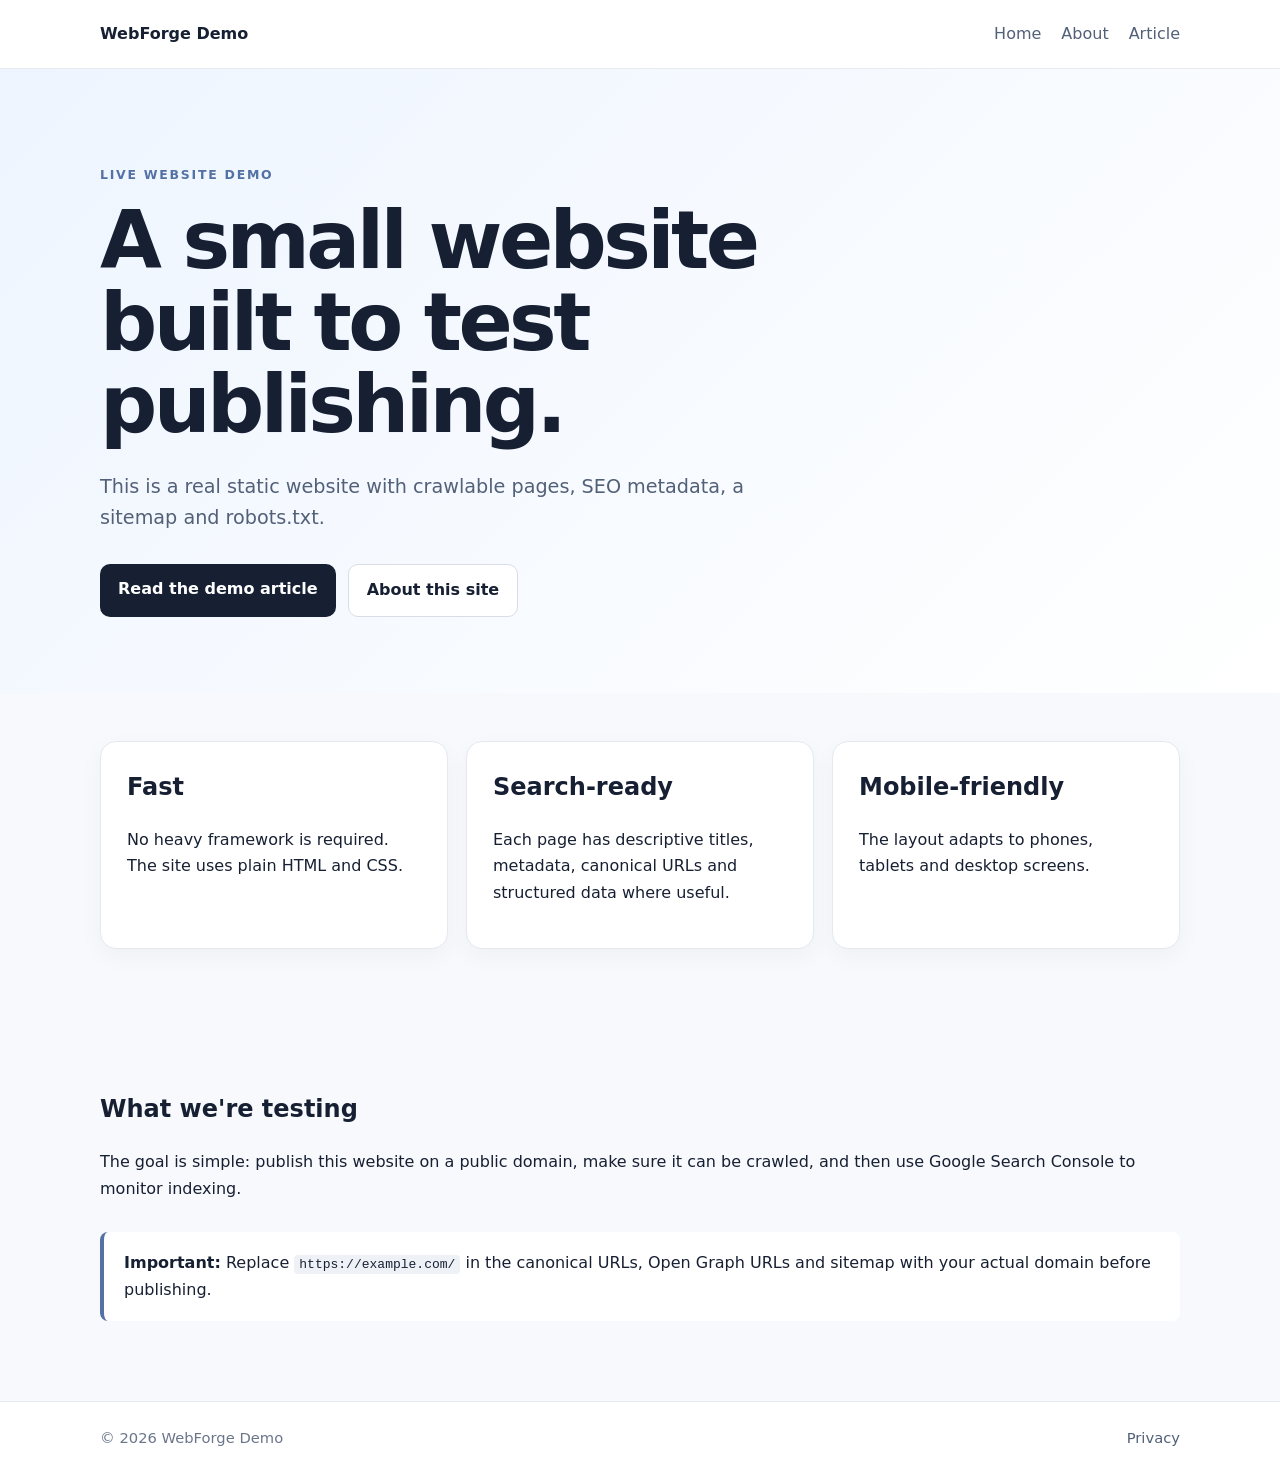
==== index.html @ 9b97c481 "Add files via upload" ====
<!doctype html>
<html lang="en">
<head>
  <meta charset="utf-8">
  <meta name="viewport" content="width=device-width, initial-scale=1">
  <title>WebForge Demo — A Simple Google-Ready Website</title>
  <meta name="description" content="WebForge Demo is a small, fast, mobile-friendly demo website built to test publishing and Google Search indexing.">
  <link rel="canonical" href="https://example.com/">
  <meta property="og:title" content="WebForge Demo">
  <meta property="og:description" content="A simple demo website built for testing web publishing and search indexing.">
  <meta property="og:type" content="website">
  <meta property="og:url" content="https://example.com/">
  <link rel="stylesheet" href="/style.css">
  <script type="application/ld+json">
  {
    "@context":"https://schema.org",
    "@type":"WebSite",
    "name":"WebForge Demo",
    "url":"https://example.com/"
  }
  </script>
</head>
<body>
<header class="site-header">
  <div class="container nav">
    <a class="brand" href="/">WebForge Demo</a>
    <nav aria-label="Main navigation">
      <a href="/">Home</a>
      <a href="/about.html">About</a>
      <a href="/article.html">Article</a>
    </nav>
  </div>
</header>

<main>
  <section class="hero">
    <div class="container">
      <p class="eyebrow">LIVE WEBSITE DEMO</p>
      <h1>A small website built to test publishing.</h1>
      <p class="lead">This is a real static website with crawlable pages, SEO metadata, a sitemap and robots.txt.</p>
      <div class="actions">
        <a class="button" href="/article.html">Read the demo article</a>
        <a class="button secondary" href="/about.html">About this site</a>
      </div>
    </div>
  </section>

  <section class="container cards" aria-label="Site features">
    <article class="card">
      <h2>Fast</h2>
      <p>No heavy framework is required. The site uses plain HTML and CSS.</p>
    </article>
    <article class="card">
      <h2>Search-ready</h2>
      <p>Each page has descriptive titles, metadata, canonical URLs and structured data where useful.</p>
    </article>
    <article class="card">
      <h2>Mobile-friendly</h2>
      <p>The layout adapts to phones, tablets and desktop screens.</p>
    </article>
  </section>

  <section class="container content">
    <h2>What we're testing</h2>
    <p>The goal is simple: publish this website on a public domain, make sure it can be crawled, and then use Google Search Console to monitor indexing.</p>
    <div class="notice">
      <strong>Important:</strong> Replace <code>https://example.com/</code> in the canonical URLs, Open Graph URLs and sitemap with your actual domain before publishing.
    </div>
  </section>
</main>

<footer>
  <div class="container footer-inner">
    <span>© 2026 WebForge Demo</span>
    <span><a href="/privacy.html">Privacy</a></span>
  </div>
</footer>
</body>
</html>
---- style.css ----
*{box-sizing:border-box}html{scroll-behavior:smooth}body{margin:0;font-family:Inter,ui-sans-serif,system-ui,-apple-system,BlinkMacSystemFont,"Segoe UI",sans-serif;color:#172033;background:#f7f9fc;line-height:1.65}.container{width:min(1080px,92%);margin:auto}.site-header{background:#fff;border-bottom:1px solid #e7eaf0;position:sticky;top:0;z-index:10}.nav{min-height:68px;display:flex;align-items:center;justify-content:space-between;gap:24px}.brand{font-weight:800;color:#172033;text-decoration:none}.nav nav{display:flex;gap:20px}.nav nav a,footer a{color:#526078;text-decoration:none}.nav nav a:hover,footer a:hover{text-decoration:underline}.hero{padding:96px 0 76px;background:linear-gradient(135deg,#eef5ff,#fff)}.eyebrow{font-size:.78rem;font-weight:800;letter-spacing:.14em;color:#5271a5;margin:0 0 14px}.hero h1{max-width:800px;font-size:clamp(2.4rem,7vw,5rem);line-height:1.03;letter-spacing:-.045em;margin:0 0 24px}.lead{font-size:1.2rem;color:#526078;max-width:720px}.actions{display:flex;flex-wrap:wrap;gap:12px;margin-top:30px}.button{display:inline-block;background:#172033;color:#fff;padding:12px 18px;border-radius:10px;text-decoration:none;font-weight:700}.button.secondary{background:#fff;color:#172033;border:1px solid #d8dde7}.cards{display:grid;grid-template-columns:repeat(3,1fr);gap:18px;padding:48px 0}.card{background:#fff;border:1px solid #e4e8ef;border-radius:16px;padding:26px;box-shadow:0 8px 24px rgba(25,38,61,.04)}.card h2{margin-top:0}.content{padding:40px 0 80px}.page,.article{max-width:800px}.content h1{font-size:clamp(2.2rem,6vw,4rem);line-height:1.1;letter-spacing:-.03em}.content h2{margin-top:2.2em}.notice{margin-top:30px;padding:18px 20px;border-left:4px solid #5271a5;background:#fff;border-radius:8px}.notice code{background:#eef1f6;padding:2px 5px;border-radius:4px}footer{background:#fff;border-top:1px solid #e7eaf0}.footer-inner{min-height:72px;display:flex;justify-content:space-between;align-items:center;color:#6b768a;font-size:.92rem}@media(max-width:700px){.nav{align-items:flex-start;padding:16px 0;flex-direction:column}.nav nav{gap:14px}.hero{padding:65px 0 50px}.cards{grid-template-columns:1fr;padding:32px 0}.footer-inner{padding:16px 0;align-items:flex-start;flex-direction:column;gap:8px}}
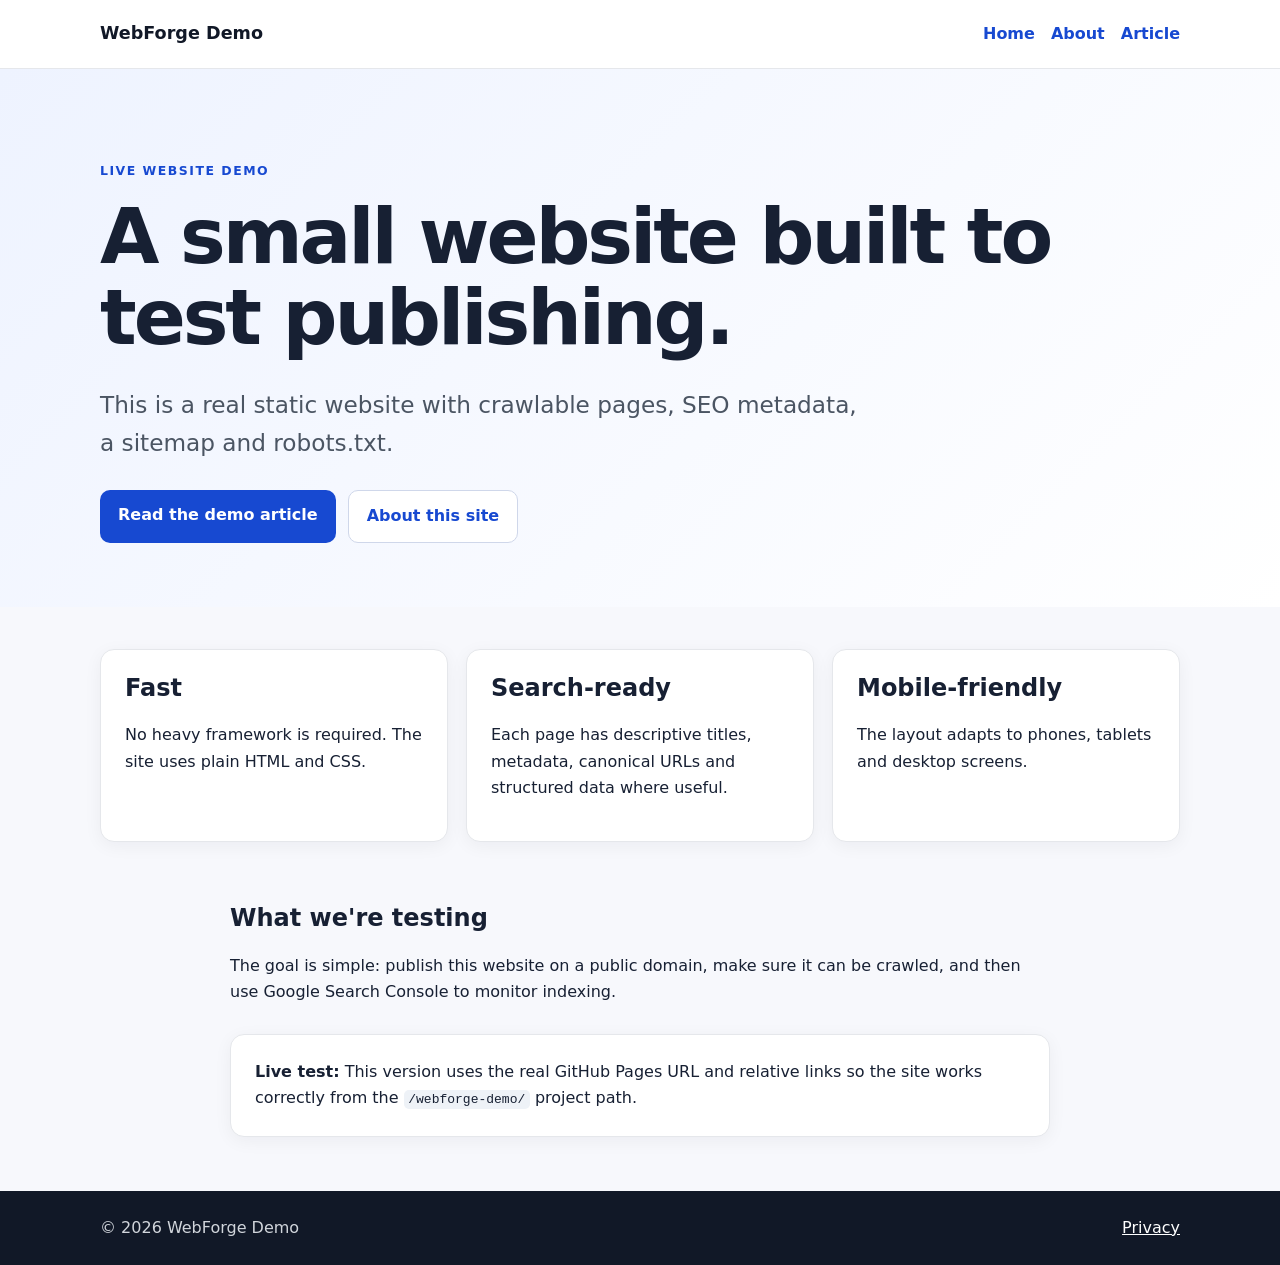
==== commit 953dd855: "Add files via upload" ====
--- a/index.html
+++ b/index.html
@@ -5,29 +5,29 @@
   <meta name="viewport" content="width=device-width, initial-scale=1">
   <title>WebForge Demo — A Simple Google-Ready Website</title>
   <meta name="description" content="WebForge Demo is a small, fast, mobile-friendly demo website built to test publishing and Google Search indexing.">
-  <link rel="canonical" href="https://example.com/">
+  <link rel="canonical" href="https://nethmikap99-cmd.github.io/webforge-demo/">
   <meta property="og:title" content="WebForge Demo">
   <meta property="og:description" content="A simple demo website built for testing web publishing and search indexing.">
   <meta property="og:type" content="website">
-  <meta property="og:url" content="https://example.com/">
-  <link rel="stylesheet" href="/style.css">
+  <meta property="og:url" content="https://nethmikap99-cmd.github.io/webforge-demo/">
+  <link rel="stylesheet" href="style.css">
   <script type="application/ld+json">
   {
     "@context":"https://schema.org",
     "@type":"WebSite",
     "name":"WebForge Demo",
-    "url":"https://example.com/"
+    "url":"https://nethmikap99-cmd.github.io/webforge-demo/"
   }
   </script>
 </head>
 <body>
 <header class="site-header">
   <div class="container nav">
-    <a class="brand" href="/">WebForge Demo</a>
+    <a class="brand" href="index.html">WebForge Demo</a>
     <nav aria-label="Main navigation">
-      <a href="/">Home</a>
-      <a href="/about.html">About</a>
-      <a href="/article.html">Article</a>
+      <a href="index.html">Home</a>
+      <a href="about.html">About</a>
+      <a href="article.html">Article</a>
     </nav>
   </div>
 </header>
@@ -39,8 +39,8 @@
       <h1>A small website built to test publishing.</h1>
       <p class="lead">This is a real static website with crawlable pages, SEO metadata, a sitemap and robots.txt.</p>
       <div class="actions">
-        <a class="button" href="/article.html">Read the demo article</a>
-        <a class="button secondary" href="/about.html">About this site</a>
+        <a class="button" href="article.html">Read the demo article</a>
+        <a class="button secondary" href="about.html">About this site</a>
       </div>
     </div>
   </section>
@@ -64,7 +64,7 @@
     <h2>What we're testing</h2>
     <p>The goal is simple: publish this website on a public domain, make sure it can be crawled, and then use Google Search Console to monitor indexing.</p>
     <div class="notice">
-      <strong>Important:</strong> Replace <code>https://example.com/</code> in the canonical URLs, Open Graph URLs and sitemap with your actual domain before publishing.
+      <strong>Live test:</strong> This version uses the real GitHub Pages URL and relative links so the site works correctly from the <code>/webforge-demo/</code> project path.
     </div>
   </section>
 </main>
@@ -72,7 +72,7 @@
 <footer>
   <div class="container footer-inner">
     <span>© 2026 WebForge Demo</span>
-    <span><a href="/privacy.html">Privacy</a></span>
+    <a href="privacy.html">Privacy</a>
   </div>
 </footer>
 </body>
--- a/style.css
+++ b/style.css
@@ -1 +1,28 @@
-*{box-sizing:border-box}html{scroll-behavior:smooth}body{margin:0;font-family:Inter,ui-sans-serif,system-ui,-apple-system,BlinkMacSystemFont,"Segoe UI",sans-serif;color:#172033;background:#f7f9fc;line-height:1.65}.container{width:min(1080px,92%);margin:auto}.site-header{background:#fff;border-bottom:1px solid #e7eaf0;position:sticky;top:0;z-index:10}.nav{min-height:68px;display:flex;align-items:center;justify-content:space-between;gap:24px}.brand{font-weight:800;color:#172033;text-decoration:none}.nav nav{display:flex;gap:20px}.nav nav a,footer a{color:#526078;text-decoration:none}.nav nav a:hover,footer a:hover{text-decoration:underline}.hero{padding:96px 0 76px;background:linear-gradient(135deg,#eef5ff,#fff)}.eyebrow{font-size:.78rem;font-weight:800;letter-spacing:.14em;color:#5271a5;margin:0 0 14px}.hero h1{max-width:800px;font-size:clamp(2.4rem,7vw,5rem);line-height:1.03;letter-spacing:-.045em;margin:0 0 24px}.lead{font-size:1.2rem;color:#526078;max-width:720px}.actions{display:flex;flex-wrap:wrap;gap:12px;margin-top:30px}.button{display:inline-block;background:#172033;color:#fff;padding:12px 18px;border-radius:10px;text-decoration:none;font-weight:700}.button.secondary{background:#fff;color:#172033;border:1px solid #d8dde7}.cards{display:grid;grid-template-columns:repeat(3,1fr);gap:18px;padding:48px 0}.card{background:#fff;border:1px solid #e4e8ef;border-radius:16px;padding:26px;box-shadow:0 8px 24px rgba(25,38,61,.04)}.card h2{margin-top:0}.content{padding:40px 0 80px}.page,.article{max-width:800px}.content h1{font-size:clamp(2.2rem,6vw,4rem);line-height:1.1;letter-spacing:-.03em}.content h2{margin-top:2.2em}.notice{margin-top:30px;padding:18px 20px;border-left:4px solid #5271a5;background:#fff;border-radius:8px}.notice code{background:#eef1f6;padding:2px 5px;border-radius:4px}footer{background:#fff;border-top:1px solid #e7eaf0}.footer-inner{min-height:72px;display:flex;justify-content:space-between;align-items:center;color:#6b768a;font-size:.92rem}@media(max-width:700px){.nav{align-items:flex-start;padding:16px 0;flex-direction:column}.nav nav{gap:14px}.hero{padding:65px 0 50px}.cards{grid-template-columns:1fr;padding:32px 0}.footer-inner{padding:16px 0;align-items:flex-start;flex-direction:column;gap:8px}}+*{box-sizing:border-box}
+html{scroll-behavior:smooth}
+body{margin:0;font-family:system-ui,-apple-system,BlinkMacSystemFont,"Segoe UI",sans-serif;line-height:1.65;color:#172033;background:#f7f8fc}
+a{color:#1749d1}
+.site-header{background:#fff;border-bottom:1px solid #e5e7eb;position:sticky;top:0;z-index:10}
+.container{width:min(1080px,calc(100% - 32px));margin:0 auto}
+.nav{min-height:68px;display:flex;align-items:center;justify-content:space-between;gap:20px}
+.brand{font-weight:800;text-decoration:none;color:#111827;font-size:1.1rem}
+nav{display:flex;gap:16px;flex-wrap:wrap}
+nav a{text-decoration:none;font-weight:600}
+.hero{padding:80px 0 64px;background:linear-gradient(135deg,#eef3ff,#fff)}
+.eyebrow{font-size:.78rem;font-weight:800;letter-spacing:.12em;color:#1749d1}
+h1{font-size:clamp(2.4rem,7vw,4.8rem);line-height:1.05;letter-spacing:-.04em;margin:.2em 0 .35em}
+h2{line-height:1.2;margin-top:0}
+.lead{font-size:clamp(1.15rem,2.5vw,1.45rem);max-width:760px;color:#4b5563}
+.actions{display:flex;gap:12px;flex-wrap:wrap;margin-top:28px}
+.button{display:inline-block;padding:12px 18px;border-radius:10px;background:#1749d1;color:#fff;text-decoration:none;font-weight:700}
+.button.secondary{background:#fff;color:#1749d1;border:1px solid #cfd7ea}
+.cards{display:grid;grid-template-columns:repeat(3,1fr);gap:18px;padding:42px 0}
+.card,.notice{background:#fff;border:1px solid #e5e7eb;border-radius:14px;padding:24px;box-shadow:0 4px 18px rgba(17,24,39,.05)}
+.content{padding:20px 0 54px;max-width:820px}
+.page,.article{min-height:65vh}
+.notice{margin-top:28px}
+code{background:#eef2f7;padding:.15em .35em;border-radius:5px}
+footer{background:#111827;color:#d1d5db;padding:24px 0}
+.footer-inner{display:flex;justify-content:space-between;gap:16px}
+footer a{color:#fff}
+@media (max-width:700px){.nav{align-items:flex-start;flex-direction:column;padding:14px 0}.cards{grid-template-columns:1fr}.hero{padding:56px 0 42px}.footer-inner{flex-direction:column}}
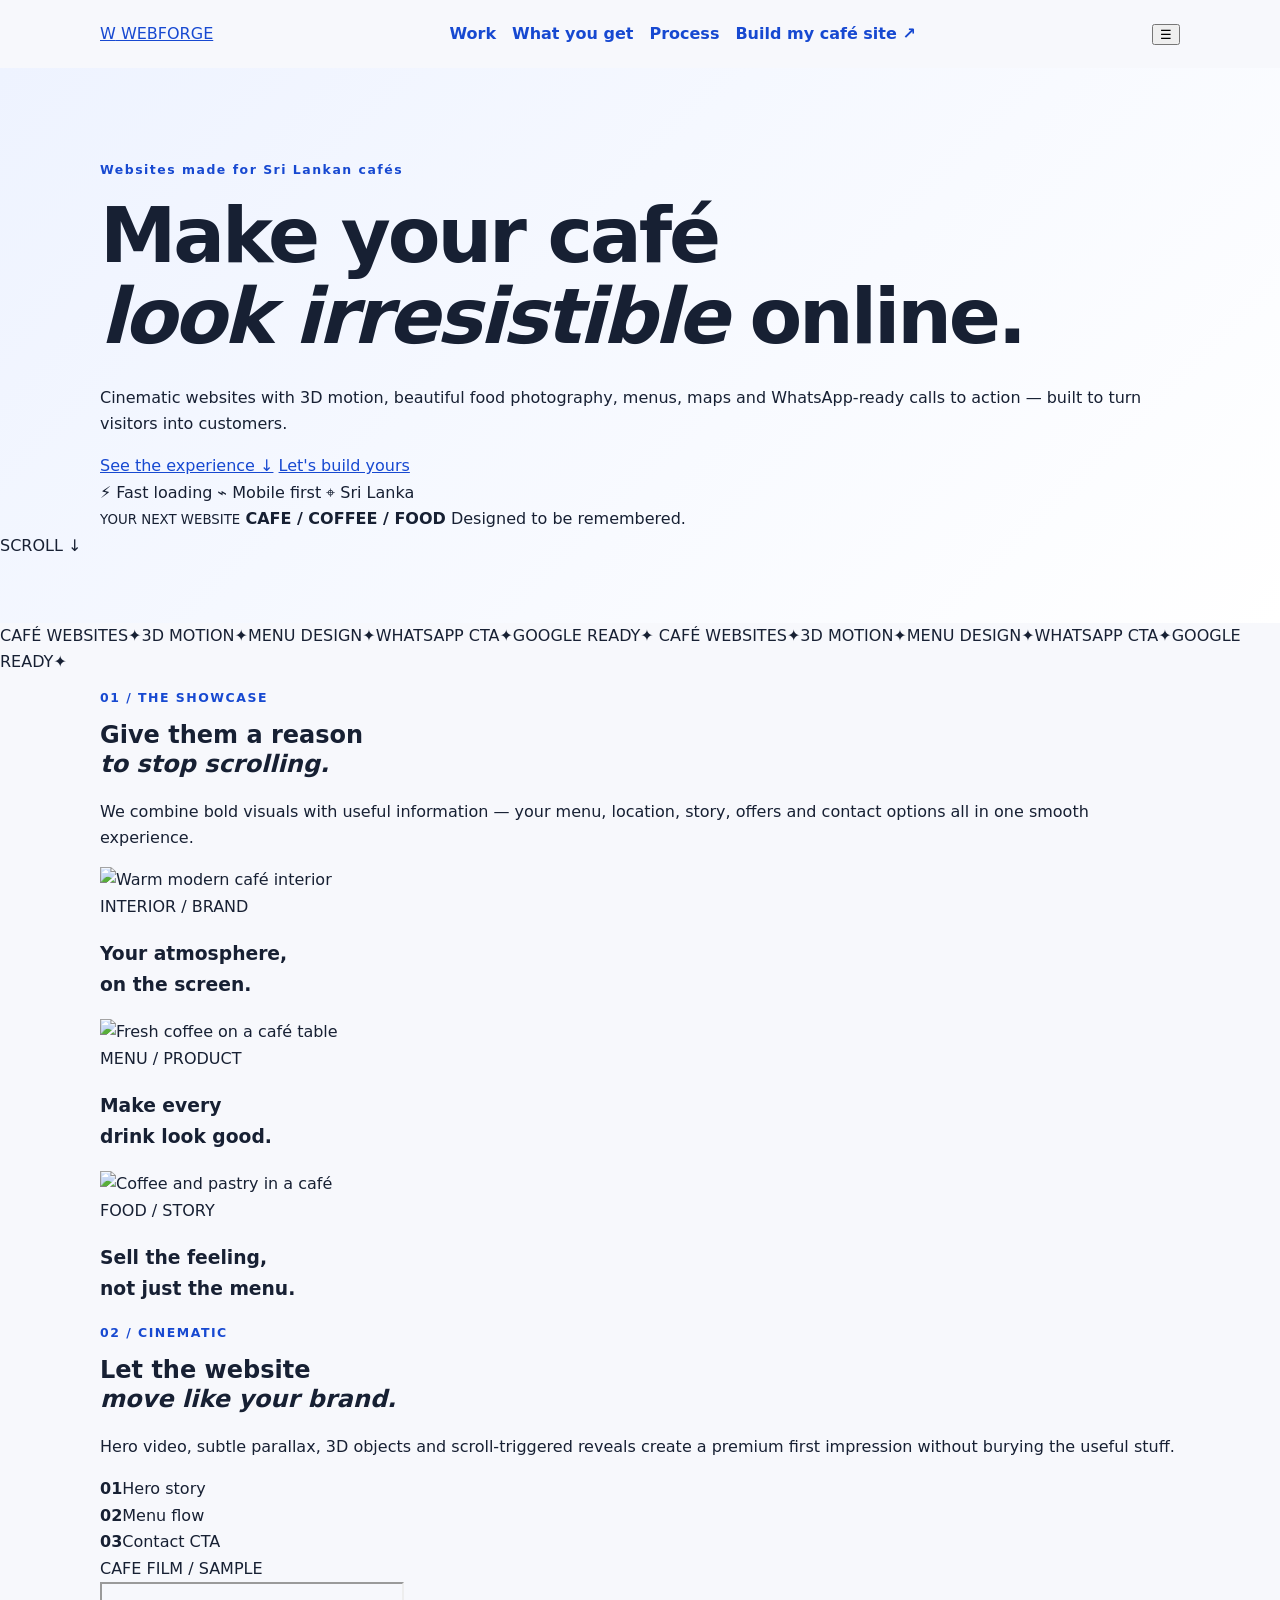
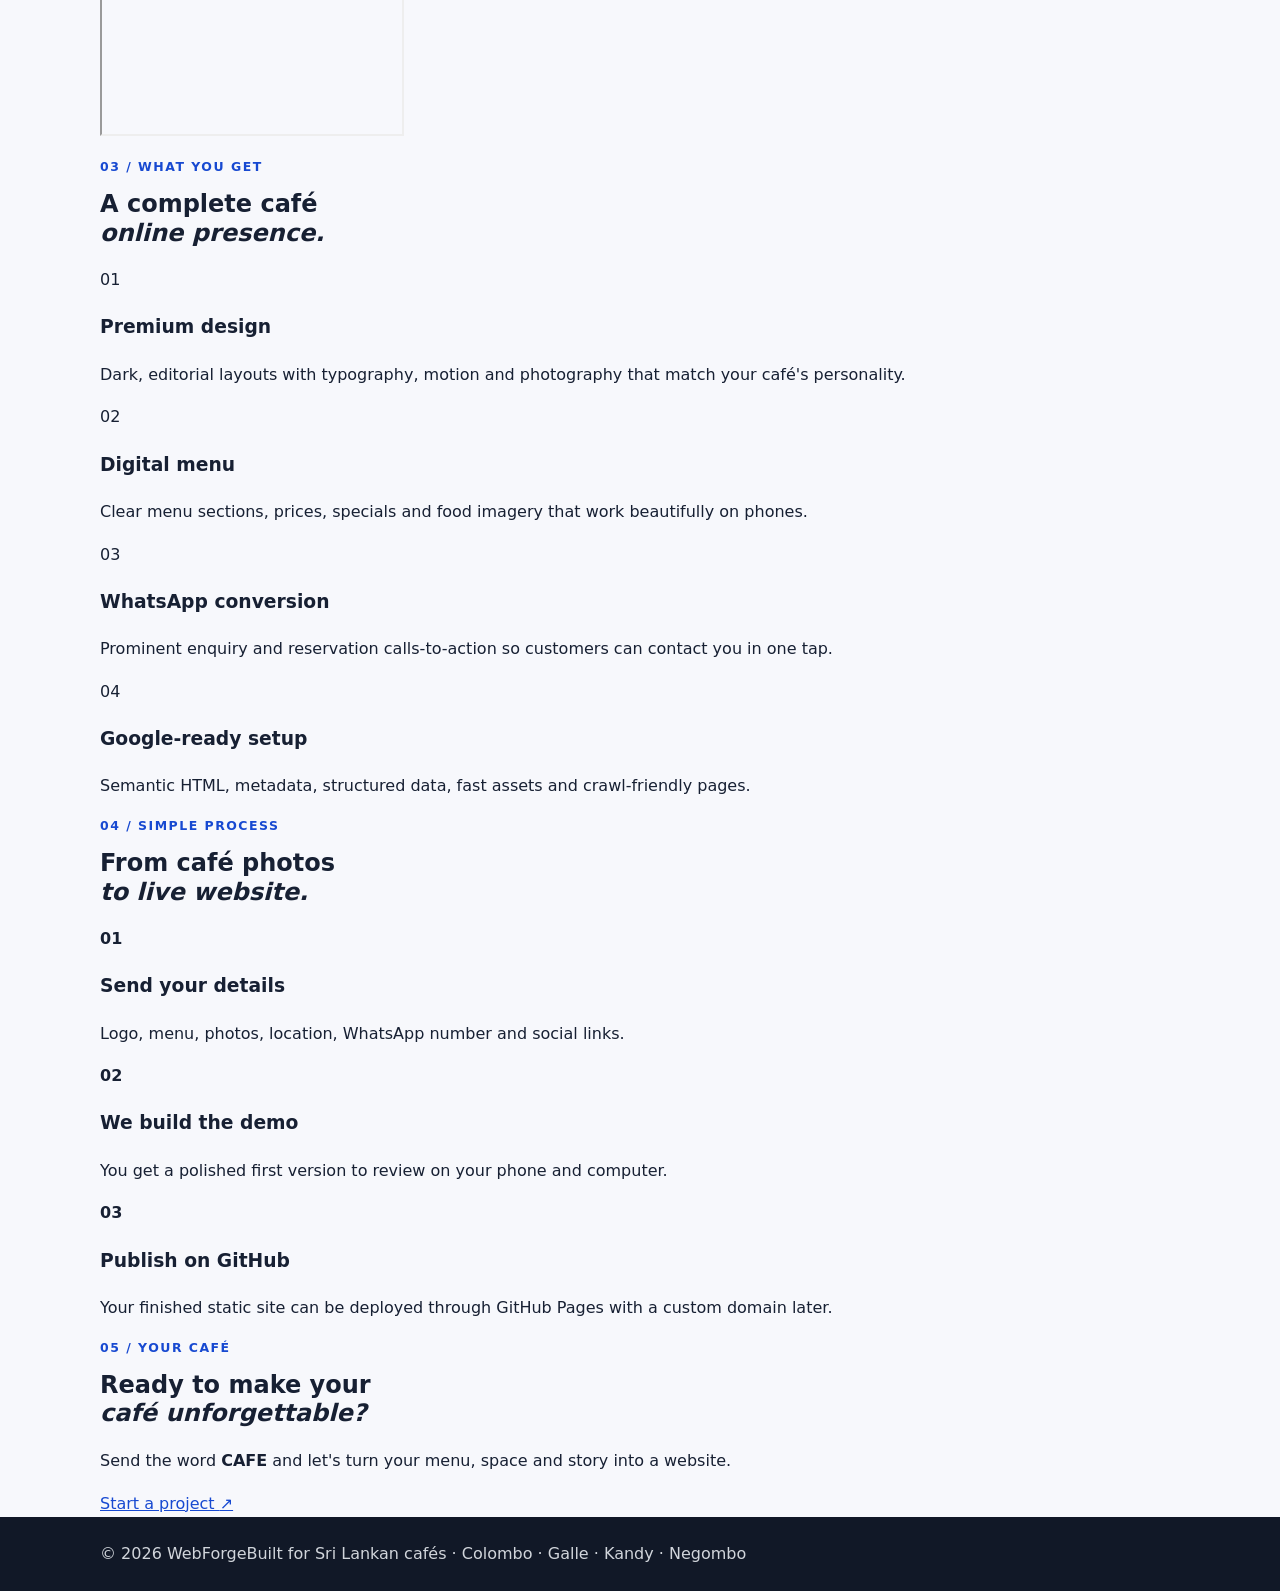
==== commit 4a2652d0: "Rebuild homepage as premium Sri Lankan cafe web design showcase" ====
--- a/index.html
+++ b/index.html
@@ -3,77 +3,177 @@
 <head>
   <meta charset="utf-8">
   <meta name="viewport" content="width=device-width, initial-scale=1">
-  <title>WebForge Demo — A Simple Google-Ready Website</title>
-  <meta name="description" content="WebForge Demo is a small, fast, mobile-friendly demo website built to test publishing and Google Search indexing.">
+  <title>WebForge — Premium Café Websites in Sri Lanka</title>
+  <meta name="description" content="WebForge creates cinematic, fast and mobile-first websites for cafés, coffee shops and restaurants in Sri Lanka.">
+  <meta name="keywords" content="cafe website Sri Lanka, coffee shop website Sri Lanka, restaurant website design, web design Sri Lanka">
   <link rel="canonical" href="https://nethmikap99-cmd.github.io/webforge-demo/">
-  <meta property="og:title" content="WebForge Demo">
-  <meta property="og:description" content="A simple demo website built for testing web publishing and search indexing.">
+  <meta name="google-site-verification" content="BTAS9kYpsevJuJBL2LifR7Kv5UNVKYMqYRYbWBmYPXE">
+  <meta property="og:title" content="WebForge — Premium Café Websites in Sri Lanka">
+  <meta property="og:description" content="Cinematic websites built for cafés that want to look unforgettable online.">
   <meta property="og:type" content="website">
   <meta property="og:url" content="https://nethmikap99-cmd.github.io/webforge-demo/">
+  <meta property="og:image" content="https://images.unsplash.com/photo-1501339847302-ac426a4a7cbb?auto=format&fit=crop&w=1600&q=85">
+  <link rel="preconnect" href="https://fonts.googleapis.com">
+  <link rel="preconnect" href="https://images.unsplash.com">
+  <link href="https://fonts.googleapis.com/css2?family=DM+Sans:wght@400;500;600;700&family=Playfair+Display:wght@500;600;700&display=swap" rel="stylesheet">
   <link rel="stylesheet" href="style.css">
   <script type="application/ld+json">
   {
     "@context":"https://schema.org",
-    "@type":"WebSite",
-    "name":"WebForge Demo",
-    "url":"https://nethmikap99-cmd.github.io/webforge-demo/"
+    "@type":"ProfessionalService",
+    "name":"WebForge",
+    "description":"Premium website design for cafés, coffee shops and restaurants in Sri Lanka.",
+    "url":"https://nethmikap99-cmd.github.io/webforge-demo/",
+    "areaServed":"Sri Lanka",
+    "serviceType":"Website design"
   }
   </script>
 </head>
 <body>
-<header class="site-header">
-  <div class="container nav">
-    <a class="brand" href="index.html">WebForge Demo</a>
-    <nav aria-label="Main navigation">
-      <a href="index.html">Home</a>
-      <a href="about.html">About</a>
-      <a href="article.html">Article</a>
-    </nav>
-  </div>
-</header>
+  <div class="cursor-glow"></div>
 
-<main>
-  <section class="hero">
-    <div class="container">
-      <p class="eyebrow">LIVE WEBSITE DEMO</p>
-      <h1>A small website built to test publishing.</h1>
-      <p class="lead">This is a real static website with crawlable pages, SEO metadata, a sitemap and robots.txt.</p>
-      <div class="actions">
-        <a class="button" href="article.html">Read the demo article</a>
-        <a class="button secondary" href="about.html">About this site</a>
+  <header class="nav-wrap">
+    <div class="container nav">
+      <a class="logo" href="#top"><span>W</span> WEBFORGE</a>
+      <nav>
+        <a href="#work">Work</a>
+        <a href="#services">What you get</a>
+        <a href="#process">Process</a>
+        <a class="nav-cta" href="#contact">Build my café site ↗</a>
+      </nav>
+      <button class="menu" aria-label="Open menu">☰</button>
+    </div>
+  </header>
+
+  <main id="top">
+    <section class="hero">
+      <div class="hero-noise"></div>
+      <div class="container hero-grid">
+        <div class="hero-copy reveal">
+          <p class="eyebrow"><span></span> Websites made for Sri Lankan cafés</p>
+          <h1>Make your café<br><em>look irresistible</em> online.</h1>
+          <p class="hero-text">Cinematic websites with 3D motion, beautiful food photography, menus, maps and WhatsApp-ready calls to action — built to turn visitors into customers.</p>
+          <div class="hero-actions">
+            <a class="btn btn-primary" href="#work">See the experience <span>↓</span></a>
+            <a class="btn btn-ghost" href="#contact">Let's build yours</a>
+          </div>
+          <div class="trust-row">
+            <span>⚡ Fast loading</span>
+            <span>⌁ Mobile first</span>
+            <span>⌖ Sri Lanka</span>
+          </div>
+        </div>
+
+        <div class="hero-visual reveal">
+          <div class="orb orb-one"></div>
+          <div class="orb orb-two"></div>
+          <div class="scene">
+            <div class="coffee-cup">
+              <div class="cup-top"><div class="latte"></div></div>
+              <div class="cup-body"></div>
+              <div class="cup-handle"></div>
+              <div class="saucer"></div>
+            </div>
+            <div class="bean bean-a"></div>
+            <div class="bean bean-b"></div>
+            <div class="bean bean-c"></div>
+            <div class="steam s1"></div>
+            <div class="steam s2"></div>
+            <div class="glass-card">
+              <small>YOUR NEXT WEBSITE</small>
+              <strong>CAFE / COFFEE / FOOD</strong>
+              <span>Designed to be remembered.</span>
+            </div>
+          </div>
+        </div>
       </div>
-    </div>
-  </section>
+      <div class="scroll-mark">SCROLL <span>↓</span></div>
+    </section>
 
-  <section class="container cards" aria-label="Site features">
-    <article class="card">
-      <h2>Fast</h2>
-      <p>No heavy framework is required. The site uses plain HTML and CSS.</p>
-    </article>
-    <article class="card">
-      <h2>Search-ready</h2>
-      <p>Each page has descriptive titles, metadata, canonical URLs and structured data where useful.</p>
-    </article>
-    <article class="card">
-      <h2>Mobile-friendly</h2>
-      <p>The layout adapts to phones, tablets and desktop screens.</p>
-    </article>
-  </section>
+    <section class="marquee" aria-label="Services">
+      <div class="marquee-track">
+        <span>CAFÉ WEBSITES</span><b>✦</b><span>3D MOTION</span><b>✦</b><span>MENU DESIGN</span><b>✦</b><span>WHATSAPP CTA</span><b>✦</b><span>GOOGLE READY</span><b>✦</b>
+        <span>CAFÉ WEBSITES</span><b>✦</b><span>3D MOTION</span><b>✦</b><span>MENU DESIGN</span><b>✦</b><span>WHATSAPP CTA</span><b>✦</b><span>GOOGLE READY</span><b>✦</b>
+      </div>
+    </section>
 
-  <section class="container content">
-    <h2>What we're testing</h2>
-    <p>The goal is simple: publish this website on a public domain, make sure it can be crawled, and then use Google Search Console to monitor indexing.</p>
-    <div class="notice">
-      <strong>Live test:</strong> This version uses the real GitHub Pages URL and relative links so the site works correctly from the <code>/webforge-demo/</code> project path.
-    </div>
-  </section>
-</main>
+    <section id="work" class="section work">
+      <div class="container">
+        <div class="section-head reveal">
+          <div><p class="eyebrow">01 / THE SHOWCASE</p><h2>Give them a reason<br><em>to stop scrolling.</em></h2></div>
+          <p>We combine bold visuals with useful information — your menu, location, story, offers and contact options all in one smooth experience.</p>
+        </div>
 
-<footer>
-  <div class="container footer-inner">
-    <span>© 2026 WebForge Demo</span>
-    <a href="privacy.html">Privacy</a>
-  </div>
-</footer>
+        <div class="gallery">
+          <article class="gallery-card large reveal">
+            <img src="https://images.unsplash.com/photo-1501339847302-ac426a4a7cbb?auto=format&fit=crop&w=1400&q=85" alt="Warm modern café interior" loading="lazy">
+            <div class="card-overlay"><span>INTERIOR / BRAND</span><h3>Your atmosphere,<br>on the screen.</h3></div>
+          </article>
+          <article class="gallery-card reveal">
+            <img src="https://images.unsplash.com/photo-1495474472287-4d71bcdd2085?auto=format&fit=crop&w=1000&q=85" alt="Fresh coffee on a café table" loading="lazy">
+            <div class="card-overlay"><span>MENU / PRODUCT</span><h3>Make every<br>drink look good.</h3></div>
+          </article>
+          <article class="gallery-card reveal">
+            <img src="https://images.unsplash.com/photo-1511081692775-05d0f180a065?auto=format&fit=crop&w=1000&q=85" alt="Coffee and pastry in a café" loading="lazy">
+            <div class="card-overlay"><span>FOOD / STORY</span><h3>Sell the feeling,<br>not just the menu.</h3></div>
+          </article>
+        </div>
+      </div>
+    </section>
+
+    <section class="video-section">
+      <div class="container video-grid">
+        <div class="video-copy reveal">
+          <p class="eyebrow">02 / CINEMATIC</p>
+          <h2>Let the website<br><em>move like your brand.</em></h2>
+          <p>Hero video, subtle parallax, 3D objects and scroll-triggered reveals create a premium first impression without burying the useful stuff.</p>
+          <div class="stat-row"><div><strong>01</strong><span>Hero story</span></div><div><strong>02</strong><span>Menu flow</span></div><div><strong>03</strong><span>Contact CTA</span></div></div>
+        </div>
+        <div class="video-frame reveal">
+          <div class="video-badge">CAFE FILM / SAMPLE</div>
+          <iframe src="https://www.youtube.com/embed/DhVz3xsAis0?rel=0&modestbranding=1" title="Coffee shop cinematic B-roll sample" loading="lazy" allow="accelerometer; autoplay; clipboard-write; encrypted-media; gyroscope; picture-in-picture" allowfullscreen></iframe>
+        </div>
+      </div>
+    </section>
+
+    <section id="services" class="section services">
+      <div class="container">
+        <div class="section-head reveal">
+          <div><p class="eyebrow">03 / WHAT YOU GET</p><h2>A complete café<br><em>online presence.</em></h2></div>
+        </div>
+        <div class="service-grid">
+          <div class="service reveal"><span>01</span><h3>Premium design</h3><p>Dark, editorial layouts with typography, motion and photography that match your café's personality.</p></div>
+          <div class="service reveal"><span>02</span><h3>Digital menu</h3><p>Clear menu sections, prices, specials and food imagery that work beautifully on phones.</p></div>
+          <div class="service reveal"><span>03</span><h3>WhatsApp conversion</h3><p>Prominent enquiry and reservation calls-to-action so customers can contact you in one tap.</p></div>
+          <div class="service reveal"><span>04</span><h3>Google-ready setup</h3><p>Semantic HTML, metadata, structured data, fast assets and crawl-friendly pages.</p></div>
+        </div>
+      </div>
+    </section>
+
+    <section id="process" class="process">
+      <div class="container">
+        <div class="process-intro reveal"><p class="eyebrow">04 / SIMPLE PROCESS</p><h2>From café photos<br><em>to live website.</em></h2></div>
+        <div class="steps">
+          <div class="step reveal"><b>01</b><h3>Send your details</h3><p>Logo, menu, photos, location, WhatsApp number and social links.</p></div>
+          <div class="step reveal"><b>02</b><h3>We build the demo</h3><p>You get a polished first version to review on your phone and computer.</p></div>
+          <div class="step reveal"><b>03</b><h3>Publish on GitHub</h3><p>Your finished static site can be deployed through GitHub Pages with a custom domain later.</p></div>
+        </div>
+      </div>
+    </section>
+
+    <section id="contact" class="contact">
+      <div class="container contact-box reveal">
+        <div>
+          <p class="eyebrow">05 / YOUR CAFÉ</p>
+          <h2>Ready to make your<br><em>café unforgettable?</em></h2>
+          <p>Send the word <strong>CAFE</strong> and let's turn your menu, space and story into a website.</p>
+        </div>
+        <a class="contact-btn" href="mailto:hello@webforge.lk?subject=CAFE%20Website%20Project">Start a project <span>↗</span></a>
+      </div>
+    </section>
+  </main>
+
+  <footer><div class="container"><span>© 2026 WebForge</span><span>Built for Sri Lankan cafés · Colombo · Galle · Kandy · Negombo</span></div></footer>
+  <script src="script.js"></script>
 </body>
-</html>
+</html>
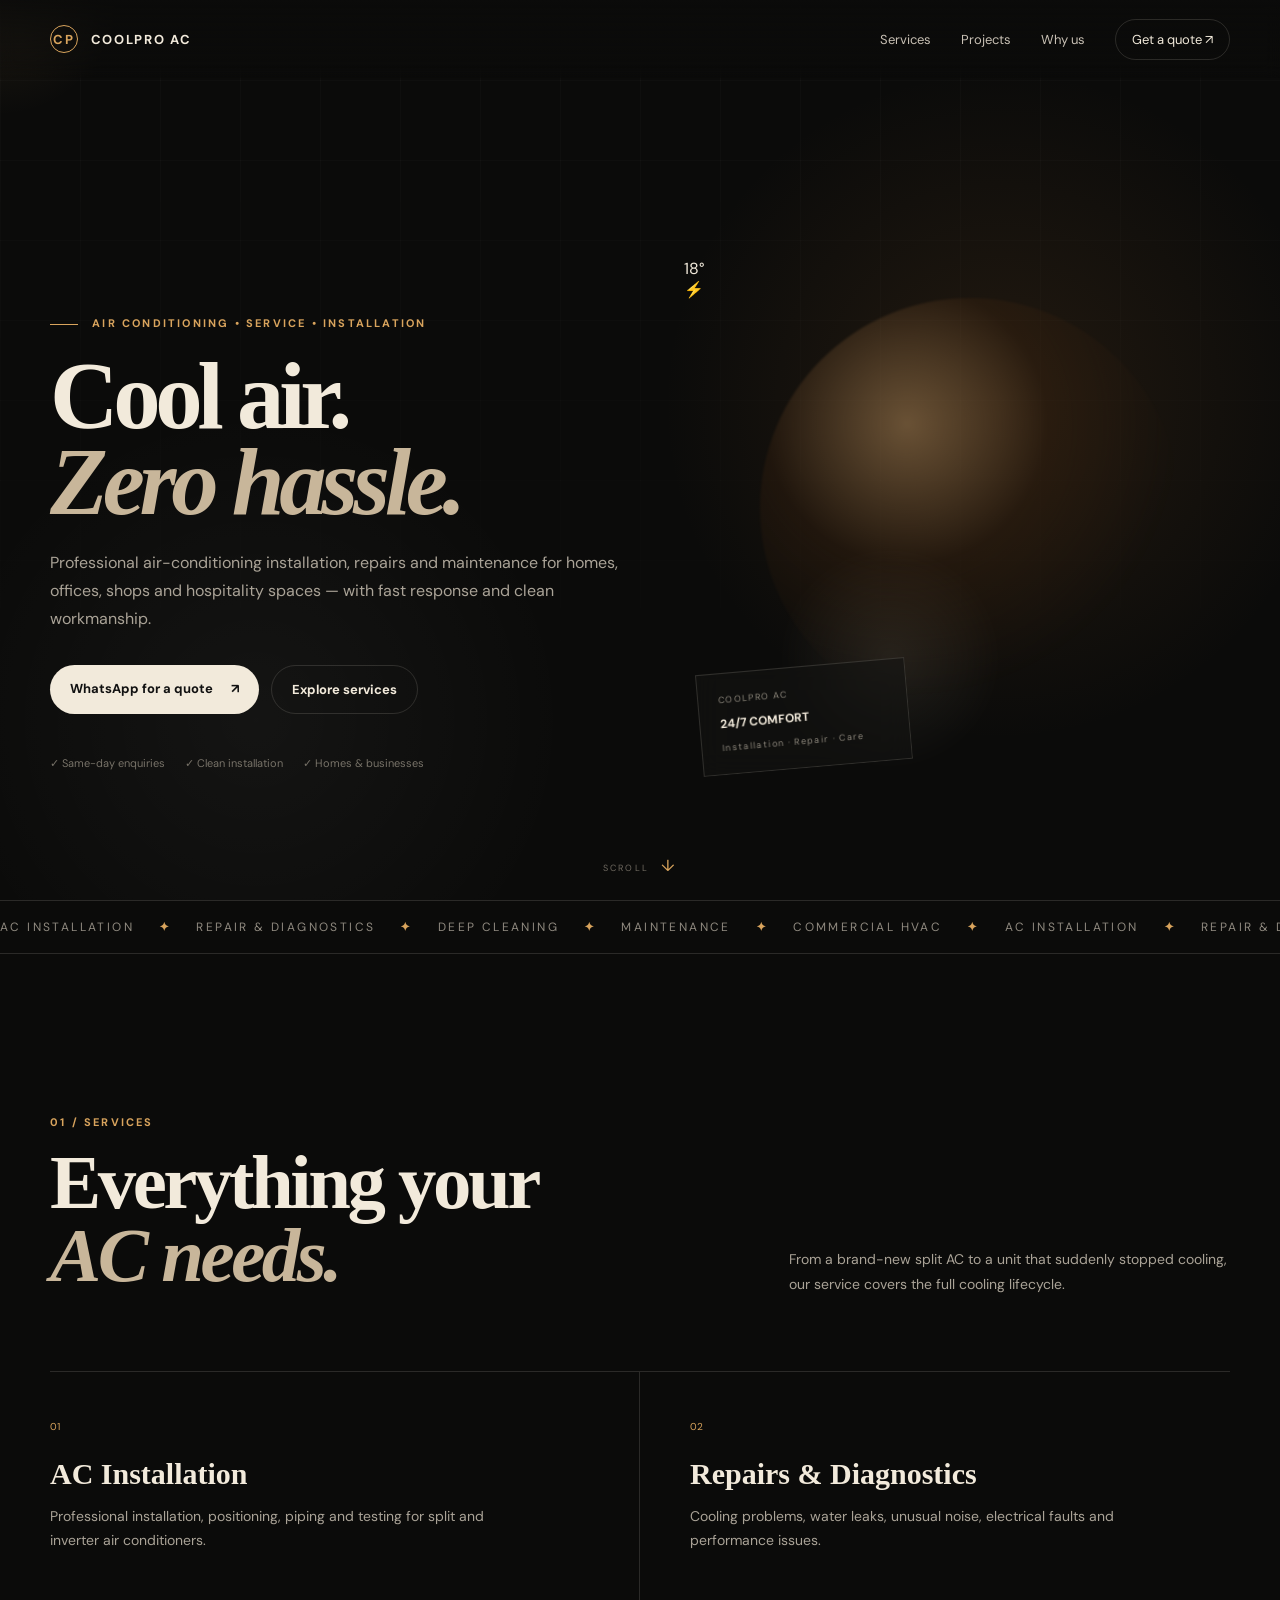
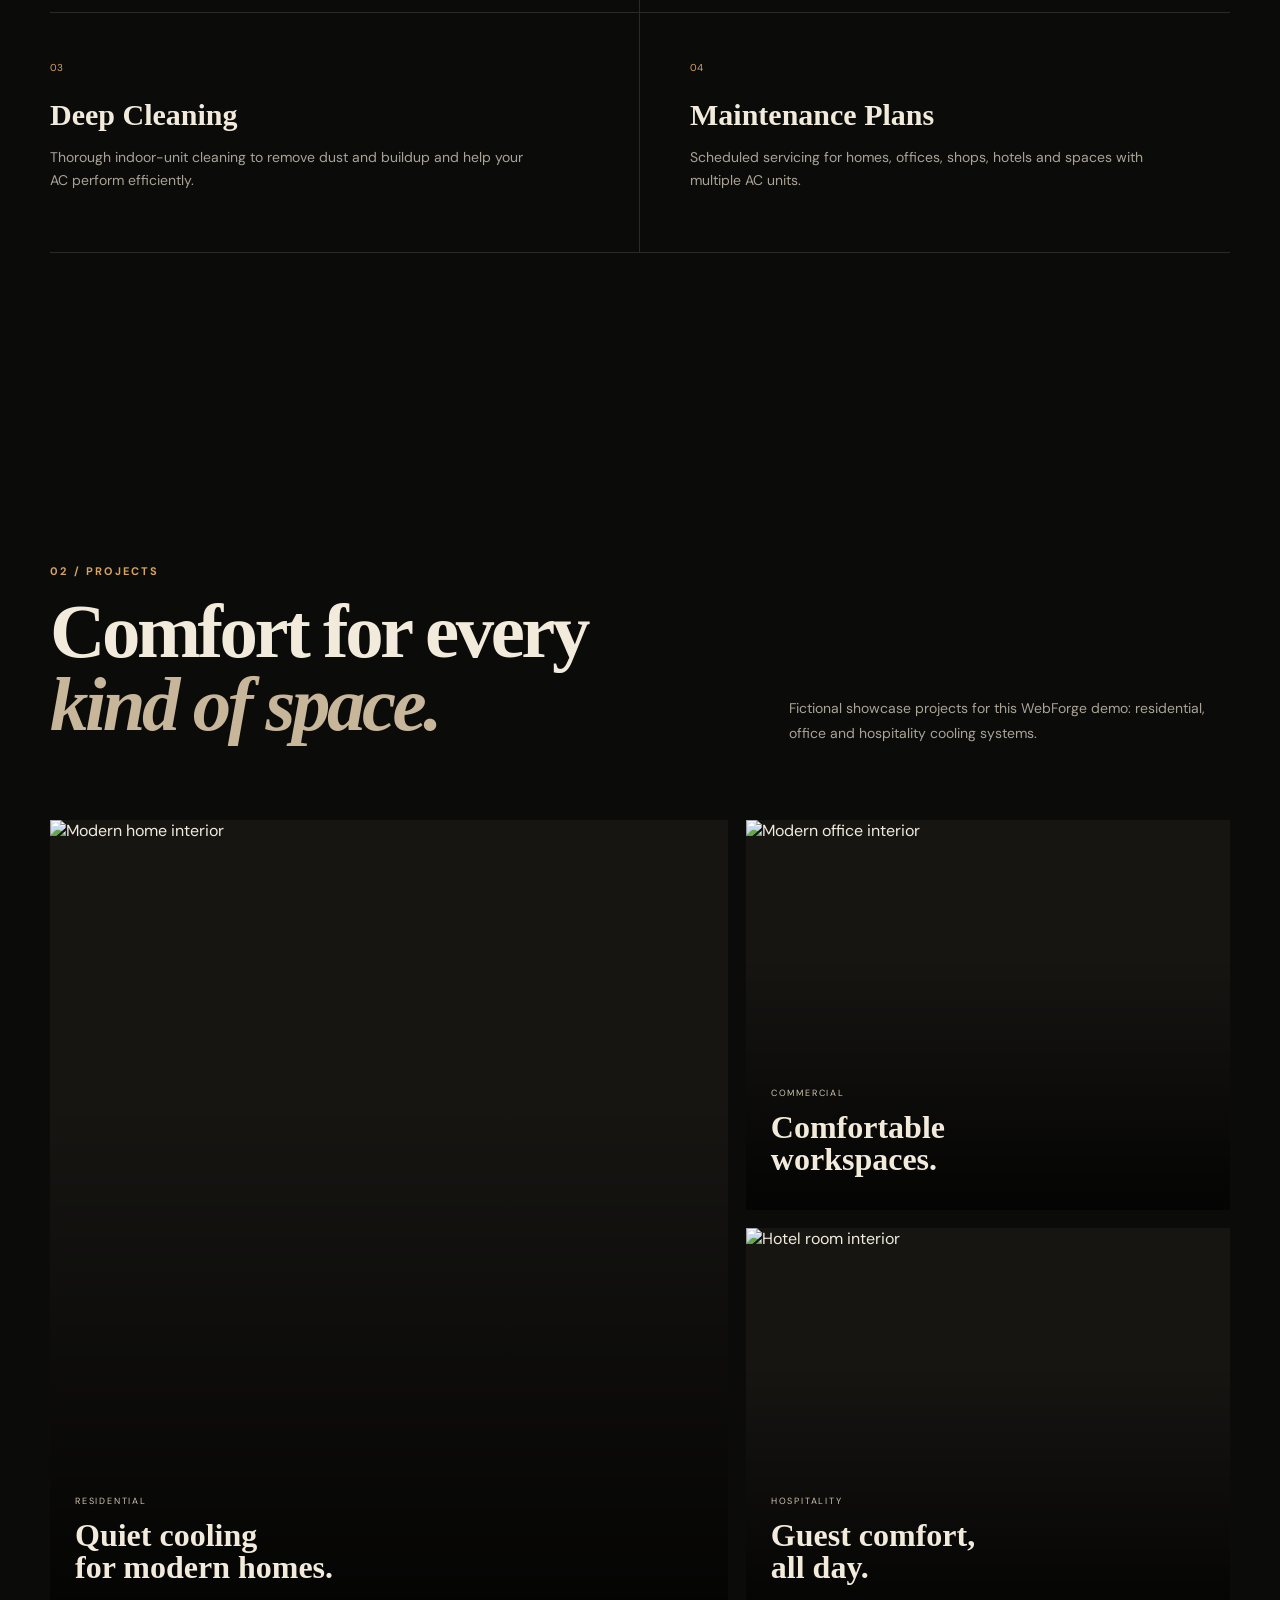
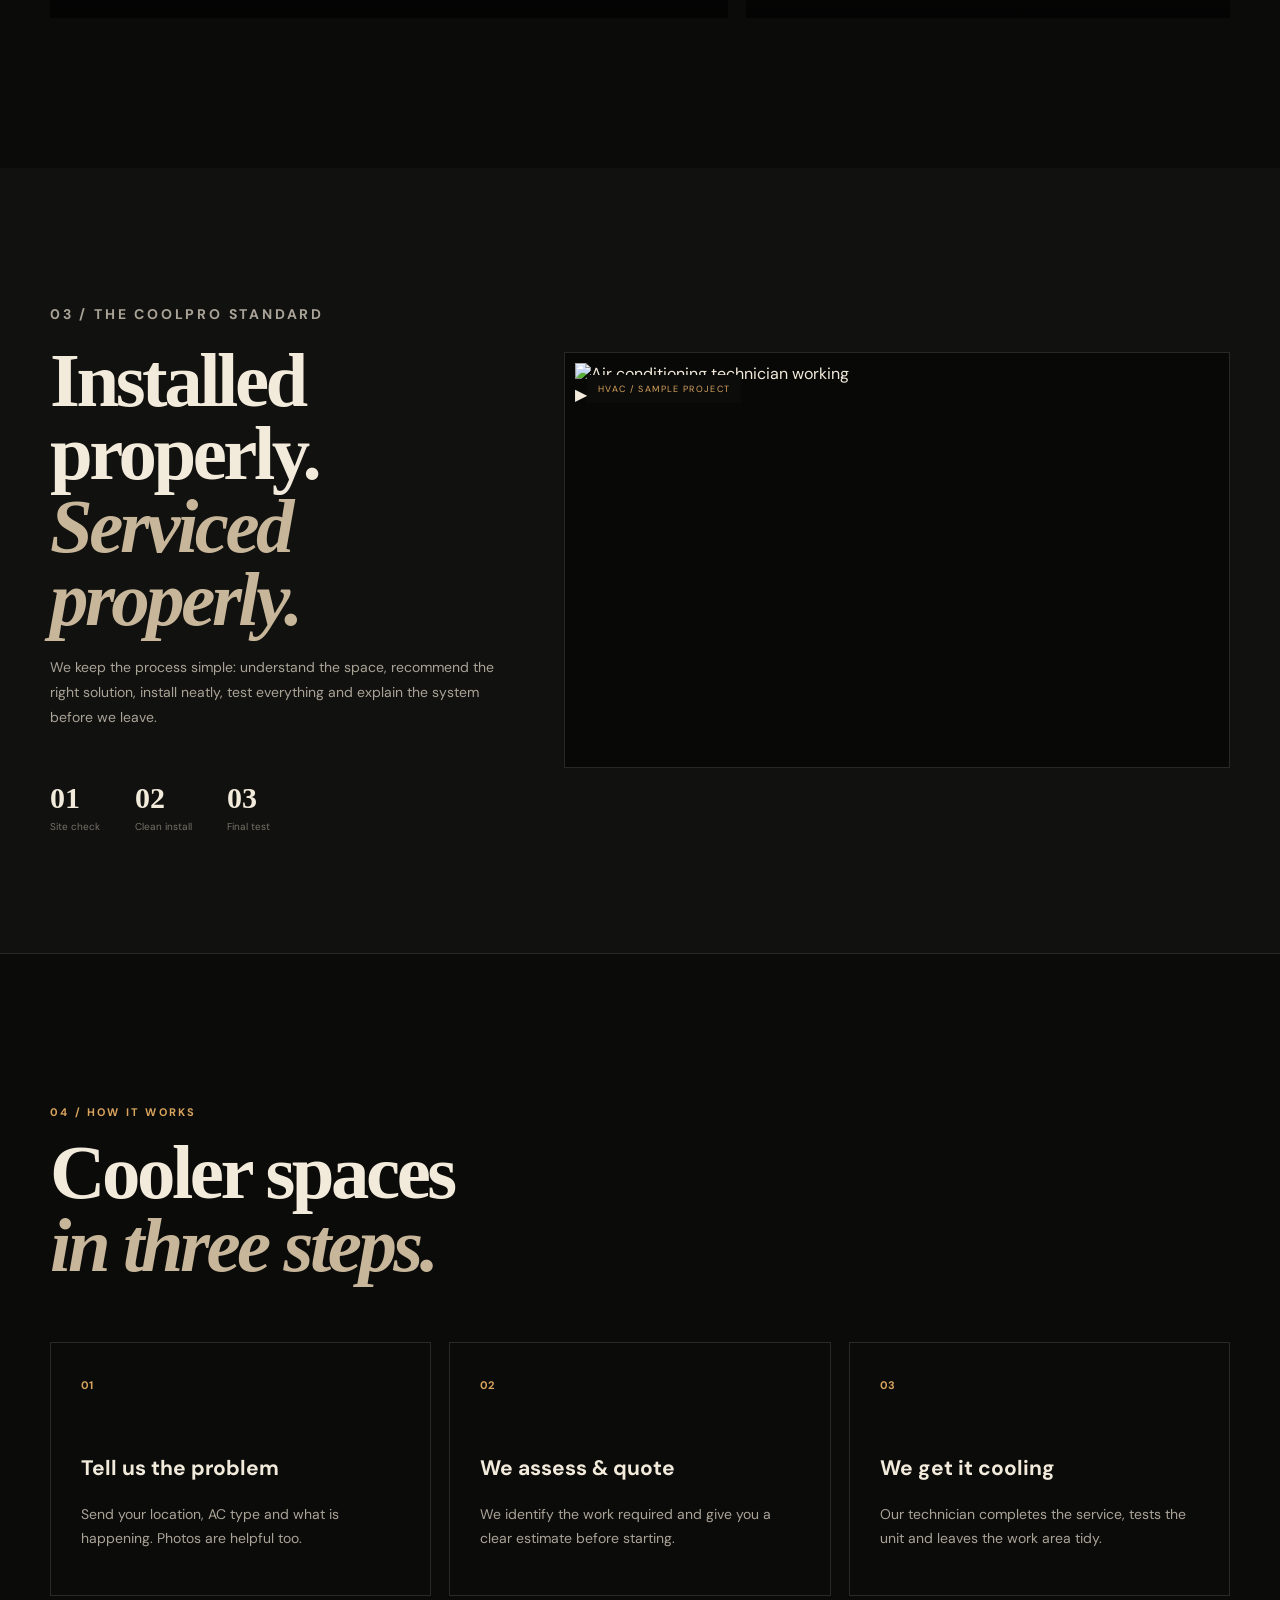
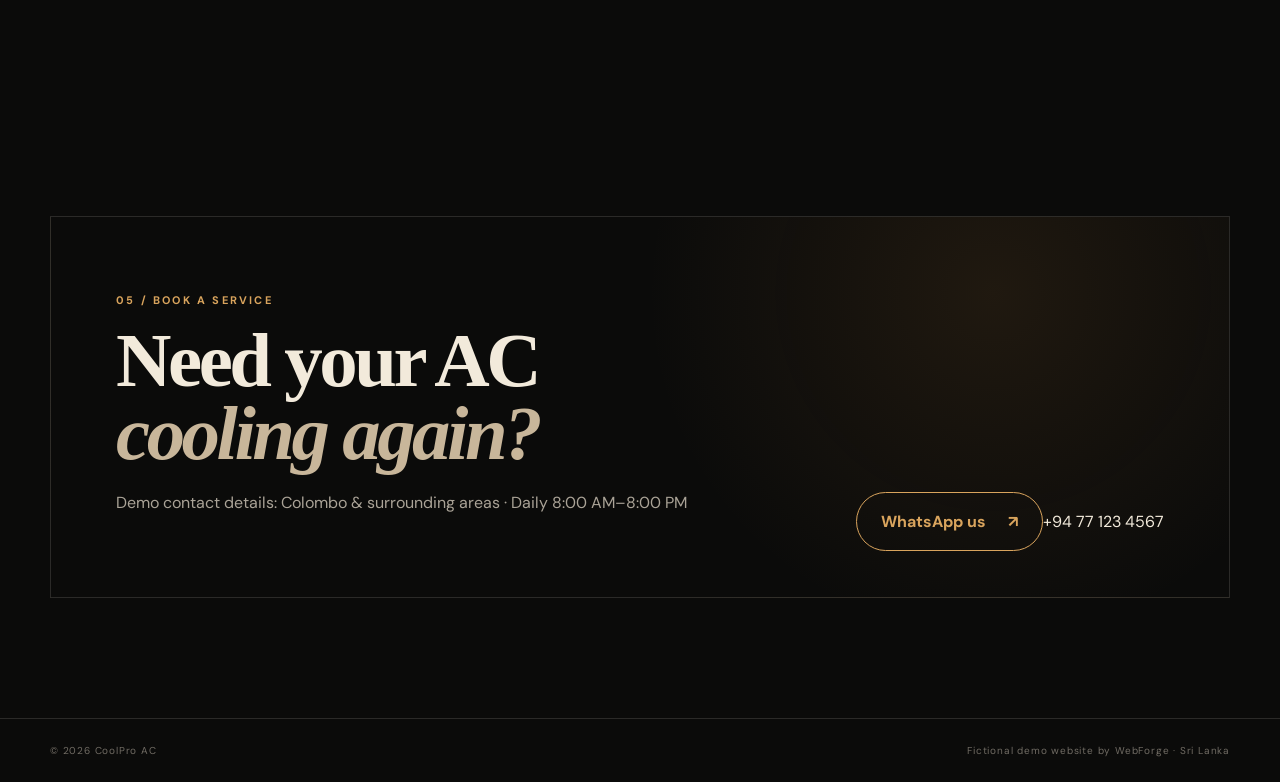
==== commit e73e2f3e: "Create CoolPro AC business website demo" ====
--- a/index.html
+++ b/index.html
@@ -1,179 +1,47 @@
 <!doctype html>
 <html lang="en">
 <head>
-  <meta charset="utf-8">
-  <meta name="viewport" content="width=device-width, initial-scale=1">
-  <title>WebForge — Premium Café Websites in Sri Lanka</title>
-  <meta name="description" content="WebForge creates cinematic, fast and mobile-first websites for cafés, coffee shops and restaurants in Sri Lanka.">
-  <meta name="keywords" content="cafe website Sri Lanka, coffee shop website Sri Lanka, restaurant website design, web design Sri Lanka">
-  <link rel="canonical" href="https://nethmikap99-cmd.github.io/webforge-demo/">
-  <meta name="google-site-verification" content="BTAS9kYpsevJuJBL2LifR7Kv5UNVKYMqYRYbWBmYPXE">
-  <meta property="og:title" content="WebForge — Premium Café Websites in Sri Lanka">
-  <meta property="og:description" content="Cinematic websites built for cafés that want to look unforgettable online.">
-  <meta property="og:type" content="website">
-  <meta property="og:url" content="https://nethmikap99-cmd.github.io/webforge-demo/">
-  <meta property="og:image" content="https://images.unsplash.com/photo-1501339847302-ac426a4a7cbb?auto=format&fit=crop&w=1600&q=85">
-  <link rel="preconnect" href="https://fonts.googleapis.com">
-  <link rel="preconnect" href="https://images.unsplash.com">
-  <link href="https://fonts.googleapis.com/css2?family=DM+Sans:wght@400;500;600;700&family=Playfair+Display:wght@500;600;700&display=swap" rel="stylesheet">
-  <link rel="stylesheet" href="style.css">
-  <script type="application/ld+json">
-  {
-    "@context":"https://schema.org",
-    "@type":"ProfessionalService",
-    "name":"WebForge",
-    "description":"Premium website design for cafés, coffee shops and restaurants in Sri Lanka.",
-    "url":"https://nethmikap99-cmd.github.io/webforge-demo/",
-    "areaServed":"Sri Lanka",
-    "serviceType":"Website design"
-  }
-  </script>
+<meta charset="utf-8">
+<meta name="viewport" content="width=device-width, initial-scale=1">
+<title>CoolPro AC — Air Conditioning & Cooling Solutions Sri Lanka</title>
+<meta name="description" content="CoolPro AC provides reliable air conditioning installation, repair, servicing and maintenance for homes and businesses in Sri Lanka.">
+<meta name="keywords" content="air conditioning Sri Lanka, AC repair, AC service, AC installation, air conditioner cleaning">
+<link rel="canonical" href="https://nethmikap99-cmd.github.io/webforge-demo/">
+<meta name="google-site-verification" content="BTAS9kYpsevJuJBL2LifR7Kv5UNVKYMqYRYbWBmYPXE">
+<meta property="og:title" content="CoolPro AC — Reliable Cooling, Done Right">
+<meta property="og:description" content="AC installation, repairs, servicing and maintenance for homes and businesses.">
+<meta property="og:type" content="website">
+<meta property="og:url" content="https://nethmikap99-cmd.github.io/webforge-demo/">
+<meta property="og:image" content="https://images.unsplash.com/photo-1621905252507-b35492cc74b4?auto=format&fit=crop&w=1600&q=85">
+<link rel="preconnect" href="https://fonts.googleapis.com"><link rel="preconnect" href="https://images.unsplash.com">
+<link href="https://fonts.googleapis.com/css2?family=DM+Sans:wght@400;500;600;700;800&family=Space+Grotesk:wght@500;600;700&display=swap" rel="stylesheet">
+<link rel="stylesheet" href="style.css">
+<script type="application/ld+json">{"@context":"https://schema.org","@type":"HVACBusiness","name":"CoolPro AC","description":"Air conditioning installation, repair, servicing and maintenance in Sri Lanka.","url":"https://nethmikap99-cmd.github.io/webforge-demo/","telephone":"+94771234567","areaServed":"Sri Lanka","serviceType":["Air conditioning installation","AC repair","AC servicing","AC maintenance"]}</script>
 </head>
 <body>
-  <div class="cursor-glow"></div>
-
-  <header class="nav-wrap">
-    <div class="container nav">
-      <a class="logo" href="#top"><span>W</span> WEBFORGE</a>
-      <nav>
-        <a href="#work">Work</a>
-        <a href="#services">What you get</a>
-        <a href="#process">Process</a>
-        <a class="nav-cta" href="#contact">Build my café site ↗</a>
-      </nav>
-      <button class="menu" aria-label="Open menu">☰</button>
-    </div>
-  </header>
-
-  <main id="top">
-    <section class="hero">
-      <div class="hero-noise"></div>
-      <div class="container hero-grid">
-        <div class="hero-copy reveal">
-          <p class="eyebrow"><span></span> Websites made for Sri Lankan cafés</p>
-          <h1>Make your café<br><em>look irresistible</em> online.</h1>
-          <p class="hero-text">Cinematic websites with 3D motion, beautiful food photography, menus, maps and WhatsApp-ready calls to action — built to turn visitors into customers.</p>
-          <div class="hero-actions">
-            <a class="btn btn-primary" href="#work">See the experience <span>↓</span></a>
-            <a class="btn btn-ghost" href="#contact">Let's build yours</a>
-          </div>
-          <div class="trust-row">
-            <span>⚡ Fast loading</span>
-            <span>⌁ Mobile first</span>
-            <span>⌖ Sri Lanka</span>
-          </div>
-        </div>
-
-        <div class="hero-visual reveal">
-          <div class="orb orb-one"></div>
-          <div class="orb orb-two"></div>
-          <div class="scene">
-            <div class="coffee-cup">
-              <div class="cup-top"><div class="latte"></div></div>
-              <div class="cup-body"></div>
-              <div class="cup-handle"></div>
-              <div class="saucer"></div>
-            </div>
-            <div class="bean bean-a"></div>
-            <div class="bean bean-b"></div>
-            <div class="bean bean-c"></div>
-            <div class="steam s1"></div>
-            <div class="steam s2"></div>
-            <div class="glass-card">
-              <small>YOUR NEXT WEBSITE</small>
-              <strong>CAFE / COFFEE / FOOD</strong>
-              <span>Designed to be remembered.</span>
-            </div>
-          </div>
-        </div>
-      </div>
-      <div class="scroll-mark">SCROLL <span>↓</span></div>
-    </section>
-
-    <section class="marquee" aria-label="Services">
-      <div class="marquee-track">
-        <span>CAFÉ WEBSITES</span><b>✦</b><span>3D MOTION</span><b>✦</b><span>MENU DESIGN</span><b>✦</b><span>WHATSAPP CTA</span><b>✦</b><span>GOOGLE READY</span><b>✦</b>
-        <span>CAFÉ WEBSITES</span><b>✦</b><span>3D MOTION</span><b>✦</b><span>MENU DESIGN</span><b>✦</b><span>WHATSAPP CTA</span><b>✦</b><span>GOOGLE READY</span><b>✦</b>
-      </div>
-    </section>
-
-    <section id="work" class="section work">
-      <div class="container">
-        <div class="section-head reveal">
-          <div><p class="eyebrow">01 / THE SHOWCASE</p><h2>Give them a reason<br><em>to stop scrolling.</em></h2></div>
-          <p>We combine bold visuals with useful information — your menu, location, story, offers and contact options all in one smooth experience.</p>
-        </div>
-
-        <div class="gallery">
-          <article class="gallery-card large reveal">
-            <img src="https://images.unsplash.com/photo-1501339847302-ac426a4a7cbb?auto=format&fit=crop&w=1400&q=85" alt="Warm modern café interior" loading="lazy">
-            <div class="card-overlay"><span>INTERIOR / BRAND</span><h3>Your atmosphere,<br>on the screen.</h3></div>
-          </article>
-          <article class="gallery-card reveal">
-            <img src="https://images.unsplash.com/photo-1495474472287-4d71bcdd2085?auto=format&fit=crop&w=1000&q=85" alt="Fresh coffee on a café table" loading="lazy">
-            <div class="card-overlay"><span>MENU / PRODUCT</span><h3>Make every<br>drink look good.</h3></div>
-          </article>
-          <article class="gallery-card reveal">
-            <img src="https://images.unsplash.com/photo-1511081692775-05d0f180a065?auto=format&fit=crop&w=1000&q=85" alt="Coffee and pastry in a café" loading="lazy">
-            <div class="card-overlay"><span>FOOD / STORY</span><h3>Sell the feeling,<br>not just the menu.</h3></div>
-          </article>
-        </div>
-      </div>
-    </section>
-
-    <section class="video-section">
-      <div class="container video-grid">
-        <div class="video-copy reveal">
-          <p class="eyebrow">02 / CINEMATIC</p>
-          <h2>Let the website<br><em>move like your brand.</em></h2>
-          <p>Hero video, subtle parallax, 3D objects and scroll-triggered reveals create a premium first impression without burying the useful stuff.</p>
-          <div class="stat-row"><div><strong>01</strong><span>Hero story</span></div><div><strong>02</strong><span>Menu flow</span></div><div><strong>03</strong><span>Contact CTA</span></div></div>
-        </div>
-        <div class="video-frame reveal">
-          <div class="video-badge">CAFE FILM / SAMPLE</div>
-          <iframe src="https://www.youtube.com/embed/DhVz3xsAis0?rel=0&modestbranding=1" title="Coffee shop cinematic B-roll sample" loading="lazy" allow="accelerometer; autoplay; clipboard-write; encrypted-media; gyroscope; picture-in-picture" allowfullscreen></iframe>
-        </div>
-      </div>
-    </section>
-
-    <section id="services" class="section services">
-      <div class="container">
-        <div class="section-head reveal">
-          <div><p class="eyebrow">03 / WHAT YOU GET</p><h2>A complete café<br><em>online presence.</em></h2></div>
-        </div>
-        <div class="service-grid">
-          <div class="service reveal"><span>01</span><h3>Premium design</h3><p>Dark, editorial layouts with typography, motion and photography that match your café's personality.</p></div>
-          <div class="service reveal"><span>02</span><h3>Digital menu</h3><p>Clear menu sections, prices, specials and food imagery that work beautifully on phones.</p></div>
-          <div class="service reveal"><span>03</span><h3>WhatsApp conversion</h3><p>Prominent enquiry and reservation calls-to-action so customers can contact you in one tap.</p></div>
-          <div class="service reveal"><span>04</span><h3>Google-ready setup</h3><p>Semantic HTML, metadata, structured data, fast assets and crawl-friendly pages.</p></div>
-        </div>
-      </div>
-    </section>
-
-    <section id="process" class="process">
-      <div class="container">
-        <div class="process-intro reveal"><p class="eyebrow">04 / SIMPLE PROCESS</p><h2>From café photos<br><em>to live website.</em></h2></div>
-        <div class="steps">
-          <div class="step reveal"><b>01</b><h3>Send your details</h3><p>Logo, menu, photos, location, WhatsApp number and social links.</p></div>
-          <div class="step reveal"><b>02</b><h3>We build the demo</h3><p>You get a polished first version to review on your phone and computer.</p></div>
-          <div class="step reveal"><b>03</b><h3>Publish on GitHub</h3><p>Your finished static site can be deployed through GitHub Pages with a custom domain later.</p></div>
-        </div>
-      </div>
-    </section>
-
-    <section id="contact" class="contact">
-      <div class="container contact-box reveal">
-        <div>
-          <p class="eyebrow">05 / YOUR CAFÉ</p>
-          <h2>Ready to make your<br><em>café unforgettable?</em></h2>
-          <p>Send the word <strong>CAFE</strong> and let's turn your menu, space and story into a website.</p>
-        </div>
-        <a class="contact-btn" href="mailto:hello@webforge.lk?subject=CAFE%20Website%20Project">Start a project <span>↗</span></a>
-      </div>
-    </section>
-  </main>
-
-  <footer><div class="container"><span>© 2026 WebForge</span><span>Built for Sri Lankan cafés · Colombo · Galle · Kandy · Negombo</span></div></footer>
-  <script src="script.js"></script>
-</body>
-</html>+<div class="cursor-glow"></div>
+<header class="nav-wrap"><div class="container nav"><a class="logo" href="#top"><span>CP</span> COOLPRO AC</a><nav><a href="#services">Services</a><a href="#work">Projects</a><a href="#why">Why us</a><a class="nav-cta" href="#contact">Get a quote ↗</a></nav><button class="menu" aria-label="Open menu">☰</button></div></header>
+<main id="top">
+<section class="hero"><div class="hero-noise"></div><div class="container hero-grid">
+<div class="hero-copy reveal"><p class="eyebrow"><span></span> AIR CONDITIONING • SERVICE • INSTALLATION</p><h1>Cool air.<br><em>Zero hassle.</em></h1><p class="hero-text">Professional air-conditioning installation, repairs and maintenance for homes, offices, shops and hospitality spaces — with fast response and clean workmanship.</p><div class="hero-actions"><a class="btn btn-primary" href="https://wa.me/94771234567?text=Hi%20CoolPro%20AC%2C%20I%20need%20an%20AC%20quote.">WhatsApp for a quote <span>↗</span></a><a class="btn btn-ghost" href="#services">Explore services</a></div><div class="trust-row"><span>✓ Same-day enquiries</span><span>✓ Clean installation</span><span>✓ Homes & businesses</span></div></div>
+<div class="hero-visual reveal"><div class="orb orb-one"></div><div class="orb orb-two"></div><div class="scene"><div class="ac-unit"><div class="ac-top"></div><div class="ac-screen">18°</div><div class="ac-grille"><i></i><i></i><i></i><i></i><i></i><i></i></div><div class="air air-a"></div><div class="air air-b"></div><div class="air air-c"></div></div><div class="bolt">⚡</div><div class="glass-card"><small>COOLPRO AC</small><strong>24/7 COMFORT</strong><span>Installation · Repair · Care</span></div></div></div>
+</div><div class="scroll-mark">SCROLL <span>↓</span></div></section>
+<section class="marquee"><div class="marquee-track"><span>AC INSTALLATION</span><b>✦</b><span>REPAIR & DIAGNOSTICS</span><b>✦</b><span>DEEP CLEANING</span><b>✦</b><span>MAINTENANCE</span><b>✦</b><span>COMMERCIAL HVAC</span><b>✦</b><span>AC INSTALLATION</span><b>✦</b><span>REPAIR & DIAGNOSTICS</span><b>✦</b><span>DEEP CLEANING</span><b>✦</b><span>MAINTENANCE</span><b>✦</b><span>COMMERCIAL HVAC</span><b>✦</b></div></section>
+<section id="services" class="section services"><div class="container"><div class="section-head reveal"><div><p class="eyebrow">01 / SERVICES</p><h2>Everything your<br><em>AC needs.</em></h2></div><p>From a brand-new split AC to a unit that suddenly stopped cooling, our service covers the full cooling lifecycle.</p></div><div class="service-grid">
+<div class="service reveal"><span>01</span><h3>AC Installation</h3><p>Professional installation, positioning, piping and testing for split and inverter air conditioners.</p></div>
+<div class="service reveal"><span>02</span><h3>Repairs & Diagnostics</h3><p>Cooling problems, water leaks, unusual noise, electrical faults and performance issues.</p></div>
+<div class="service reveal"><span>03</span><h3>Deep Cleaning</h3><p>Thorough indoor-unit cleaning to remove dust and buildup and help your AC perform efficiently.</p></div>
+<div class="service reveal"><span>04</span><h3>Maintenance Plans</h3><p>Scheduled servicing for homes, offices, shops, hotels and spaces with multiple AC units.</p></div>
+</div></div></section>
+<section id="work" class="section work"><div class="container"><div class="section-head reveal"><div><p class="eyebrow">02 / PROJECTS</p><h2>Comfort for every<br><em>kind of space.</em></h2></div><p>Fictional showcase projects for this WebForge demo: residential, office and hospitality cooling systems.</p></div><div class="gallery">
+<article class="gallery-card large reveal"><img src="https://images.unsplash.com/photo-1600566753190-17f0baa2a6c3?auto=format&fit=crop&w=1400&q=85" alt="Modern home interior" loading="lazy"><div class="card-overlay"><span>RESIDENTIAL</span><h3>Quiet cooling<br>for modern homes.</h3></div></article>
+<article class="gallery-card reveal"><img src="https://images.unsplash.com/photo-1497366754035-f200968a6e72?auto=format&fit=crop&w=1000&q=85" alt="Modern office interior" loading="lazy"><div class="card-overlay"><span>COMMERCIAL</span><h3>Comfortable<br>workspaces.</h3></div></article>
+<article class="gallery-card reveal"><img src="https://images.unsplash.com/photo-1566073771259-6a8506099945?auto=format&fit=crop&w=1000&q=85" alt="Hotel room interior" loading="lazy"><div class="card-overlay"><span>HOSPITALITY</span><h3>Guest comfort,<br>all day.</h3></div></article>
+</div></div></section>
+<section id="why" class="video-section"><div class="container video-grid"><div class="video-copy reveal"><p class="eyebrow">03 / THE COOLPRO STANDARD</p><h2>Installed properly.<br><em>Serviced properly.</em></h2><p>We keep the process simple: understand the space, recommend the right solution, install neatly, test everything and explain the system before we leave.</p><div class="stat-row"><div><strong>01</strong><span>Site check</span></div><div><strong>02</strong><span>Clean install</span></div><div><strong>03</strong><span>Final test</span></div></div></div><div class="video-frame reveal"><div class="video-badge">HVAC / SAMPLE PROJECT</div><img src="https://images.unsplash.com/photo-1621905252507-b35492cc74b4?auto=format&fit=crop&w=1400&q=85" alt="Air conditioning technician working" loading="lazy"><div class="play">▶</div></div></div></section>
+<section class="process"><div class="container"><div class="process-intro reveal"><p class="eyebrow">04 / HOW IT WORKS</p><h2>Cooler spaces<br><em>in three steps.</em></h2></div><div class="steps"><div class="step reveal"><b>01</b><h3>Tell us the problem</h3><p>Send your location, AC type and what is happening. Photos are helpful too.</p></div><div class="step reveal"><b>02</b><h3>We assess & quote</h3><p>We identify the work required and give you a clear estimate before starting.</p></div><div class="step reveal"><b>03</b><h3>We get it cooling</h3><p>Our technician completes the service, tests the unit and leaves the work area tidy.</p></div></div></div></section>
+<section class="contact" id="contact"><div class="container contact-box reveal"><div><p class="eyebrow">05 / BOOK A SERVICE</p><h2>Need your AC<br><em>cooling again?</em></h2><p>Demo contact details: Colombo & surrounding areas · Daily 8:00 AM–8:00 PM</p></div><div class="contact-actions"><a class="contact-btn" href="https://wa.me/94771234567?text=Hi%20CoolPro%20AC%2C%20I%20need%20a%20service%20or%20quote.">WhatsApp us <span>↗</span></a><a class="contact-phone" href="tel:+94771234567">+94 77 123 4567</a></div></div></section>
+</main>
+<footer><div class="container"><span>© 2026 CoolPro AC</span><span>Fictional demo website by WebForge · Sri Lanka</span></div></footer>
+<script src="script.js"></script>
+</body></html>
--- a/style.css
+++ b/style.css
@@ -1,28 +1 @@
-*{box-sizing:border-box}
-html{scroll-behavior:smooth}
-body{margin:0;font-family:system-ui,-apple-system,BlinkMacSystemFont,"Segoe UI",sans-serif;line-height:1.65;color:#172033;background:#f7f8fc}
-a{color:#1749d1}
-.site-header{background:#fff;border-bottom:1px solid #e5e7eb;position:sticky;top:0;z-index:10}
-.container{width:min(1080px,calc(100% - 32px));margin:0 auto}
-.nav{min-height:68px;display:flex;align-items:center;justify-content:space-between;gap:20px}
-.brand{font-weight:800;text-decoration:none;color:#111827;font-size:1.1rem}
-nav{display:flex;gap:16px;flex-wrap:wrap}
-nav a{text-decoration:none;font-weight:600}
-.hero{padding:80px 0 64px;background:linear-gradient(135deg,#eef3ff,#fff)}
-.eyebrow{font-size:.78rem;font-weight:800;letter-spacing:.12em;color:#1749d1}
-h1{font-size:clamp(2.4rem,7vw,4.8rem);line-height:1.05;letter-spacing:-.04em;margin:.2em 0 .35em}
-h2{line-height:1.2;margin-top:0}
-.lead{font-size:clamp(1.15rem,2.5vw,1.45rem);max-width:760px;color:#4b5563}
-.actions{display:flex;gap:12px;flex-wrap:wrap;margin-top:28px}
-.button{display:inline-block;padding:12px 18px;border-radius:10px;background:#1749d1;color:#fff;text-decoration:none;font-weight:700}
-.button.secondary{background:#fff;color:#1749d1;border:1px solid #cfd7ea}
-.cards{display:grid;grid-template-columns:repeat(3,1fr);gap:18px;padding:42px 0}
-.card,.notice{background:#fff;border:1px solid #e5e7eb;border-radius:14px;padding:24px;box-shadow:0 4px 18px rgba(17,24,39,.05)}
-.content{padding:20px 0 54px;max-width:820px}
-.page,.article{min-height:65vh}
-.notice{margin-top:28px}
-code{background:#eef2f7;padding:.15em .35em;border-radius:5px}
-footer{background:#111827;color:#d1d5db;padding:24px 0}
-.footer-inner{display:flex;justify-content:space-between;gap:16px}
-footer a{color:#fff}
-@media (max-width:700px){.nav{align-items:flex-start;flex-direction:column;padding:14px 0}.cards{grid-template-columns:1fr}.hero{padding:56px 0 42px}.footer-inner{flex-direction:column}}
+:root{--bg:#0b0b0a;--panel:#121210;--cream:#f2eadb;--muted:#aaa397;--line:rgba(242,234,219,.14);--accent:#d9a45d;--max:1180px}*{box-sizing:border-box}html{scroll-behavior:smooth}body{margin:0;background:var(--bg);color:var(--cream);font-family:"DM Sans",sans-serif;overflow-x:hidden}a{color:inherit;text-decoration:none}.container{width:min(calc(100% - 48px),var(--max));margin:auto}.nav-wrap{position:fixed;z-index:50;top:0;left:0;right:0;background:linear-gradient(180deg,rgba(11,11,10,.9),transparent);backdrop-filter:blur(8px)}.nav{height:78px;display:flex;align-items:center;justify-content:space-between}.logo{font-weight:700;letter-spacing:.13em;font-size:13px}.logo span{display:inline-grid;place-items:center;width:28px;height:28px;border:1px solid var(--accent);border-radius:50%;margin-right:8px;color:var(--accent)}nav{display:flex;align-items:center;gap:30px;font-size:13px;color:#c9c1b5}nav a{transition:.25s}nav a:hover{color:white}.nav-cta{border:1px solid var(--line);padding:11px 16px;border-radius:99px;color:var(--cream)}.menu{display:none;background:none;border:0;color:white;font-size:22px}.hero{min-height:100vh;position:relative;display:grid;align-items:center;overflow:hidden;background:radial-gradient(circle at 78% 45%,rgba(151,98,45,.17),transparent 30%),radial-gradient(circle at 20% 80%,rgba(255,255,255,.04),transparent 25%)}.hero:before{content:"";position:absolute;inset:0;background-image:linear-gradient(rgba(255,255,255,.025) 1px,transparent 1px),linear-gradient(90deg,rgba(255,255,255,.025) 1px,transparent 1px);background-size:80px 80px;mask-image:linear-gradient(to bottom,black,transparent 90%)}.hero-grid{display:grid;grid-template-columns:1.05fr .95fr;gap:30px;align-items:center;padding-top:70px}.eyebrow{font-size:11px;letter-spacing:.2em;color:var(--accent);font-weight:700}.eyebrow span{display:inline-block;width:28px;height:1px;background:var(--accent);vertical-align:middle;margin-right:9px}.hero h1{font-family:"Playfair Display",serif;font-size:clamp(58px,7.4vw,108px);line-height:.9;letter-spacing:-.055em;margin:24px 0}.hero h1 em,h2 em{font-style:italic;color:#c8b69a}.hero-text{max-width:580px;color:var(--muted);font-size:16px;line-height:1.75}.hero-actions{display:flex;gap:12px;margin-top:32px}.btn{padding:15px 20px;border-radius:99px;font-size:13px;font-weight:700}.btn-primary{background:var(--cream);color:#111}.btn-primary span{margin-left:15px}.btn-ghost{border:1px solid var(--line)}.trust-row{display:flex;gap:20px;color:#777268;font-size:11px;margin-top:42px}.hero-visual{height:620px;position:relative;perspective:1000px}.scene{position:absolute;inset:30px 0 0;transform-style:preserve-3d;animation:float 7s ease-in-out infinite}.orb{position:absolute;border-radius:50%;filter:blur(1px)}.orb-one{width:420px;height:420px;right:50px;top:70px;background:radial-gradient(circle at 35% 30%,#d4a46b,rgba(73,42,17,.6) 35%,transparent 68%);opacity:.42}.orb-two{width:240px;height:240px;right:220px;bottom:70px;background:radial-gradient(circle,#fff0d0,transparent 67%);opacity:.08}.coffee-cup{position:absolute;width:300px;height:260px;right:105px;top:150px;transform:rotateX(10deg) rotateZ(-8deg) rotateY(-18deg);transform-style:preserve-3d}.cup-top{position:absolute;z-index:4;width:240px;height:75px;left:28px;top:0;border-radius:50%;background:linear-gradient(145deg,#eee0c9,#a77b50);box-shadow:0 18px 25px rgba(0,0,0,.35)}.latte{position:absolute;inset:8px;border-radius:50%;background:radial-gradient(circle at 50% 48%,#efe0c1 0 9%,transparent 10%),repeating-radial-gradient(ellipse at 50% 45%,#c4874f 0 5px,#7c482a 6px 8px,#d6a06a 9px 12px);box-shadow:inset 0 4px 12px rgba(0,0,0,.5)}.cup-body{position:absolute;top:35px;left:42px;width:212px;height:145px;background:linear-gradient(90deg,#efe2cc,#ad7d51 60%,#70452e);border-radius:0 0 65px 65px;clip-path:polygon(5% 0,95% 0,88% 82%,73% 100%,27% 100%,12% 82%)}.cup-handle{position:absolute;right:12px;top:57px;width:65px;height:75px;border:18px solid #ad7d51;border-left:0;border-radius:0 50% 50% 0}.saucer{position:absolute;left:4px;top:156px;width:270px;height:52px;border-radius:50%;background:linear-gradient(#d8c0a2,#70523c);box-shadow:0 20px 35px rgba(0,0,0,.45)}.bean{position:absolute;width:38px;height:24px;border-radius:50%;background:linear-gradient(145deg,#9d6334,#392015);box-shadow:0 14px 20px #0008}.bean:after{content:"";position:absolute;width:2px;height:21px;background:#d69a5d;left:18px;top:2px;transform:rotate(25deg);opacity:.5}.bean-a{right:70px;top:125px;transform:rotate(35deg)}.bean-b{right:45px;bottom:145px;transform:rotate(-25deg) scale(.75)}.bean-c{left:35px;bottom:105px;transform:rotate(55deg) scale(.6)}.steam{position:absolute;width:90px;height:160px;border:2px solid rgba(242,234,219,.25);border-left-color:transparent;border-bottom-color:transparent;border-radius:50%;filter:blur(1px);animation:steam 3.5s infinite ease-in-out}.s1{right:175px;top:20px}.s2{right:120px;top:10px;animation-delay:1s}.glass-card{position:absolute;left:15px;bottom:80px;width:210px;padding:20px;background:rgba(18,18,16,.58);border:1px solid var(--line);backdrop-filter:blur(14px);transform:rotate(-5deg)}.glass-card small,.glass-card span{display:block;color:#8e887d;font-size:9px;letter-spacing:.15em}.glass-card strong{display:block;font-size:12px;margin:10px 0}.scroll-mark{position:absolute;bottom:24px;left:50%;transform:translateX(-50%);font-size:9px;letter-spacing:.25em;color:#706a61}.scroll-mark span{color:var(--accent);font-size:16px;margin-left:8px}.marquee{overflow:hidden;border-block:1px solid var(--line);padding:18px 0;color:#8f897f}.marquee-track{display:flex;width:max-content;gap:25px;align-items:center;animation:marquee 24s linear infinite;font-size:12px;letter-spacing:.2em}.marquee b{color:var(--accent)}.section{padding:150px 0}.section-head{display:grid;grid-template-columns:1fr .65fr;gap:60px;align-items:end;margin-bottom:60px}.section h2,.video-copy h2,.process h2,.contact h2{font-family:"Playfair Display",serif;font-size:clamp(44px,6vw,78px);line-height:.95;letter-spacing:-.045em;margin:18px 0}.section-head>p,.video-copy>p{color:var(--muted);line-height:1.8;font-size:14px}.gallery{display:grid;grid-template-columns:1.4fr 1fr;gap:18px}.gallery-card{height:390px;position:relative;overflow:hidden;background:#161512}.gallery-card.large{grid-row:span 2;height:798px}.gallery-card img{width:100%;height:100%;object-fit:cover;transition:transform 1s cubic-bezier(.2,.7,.2,1);filter:saturate(.82)}.gallery-card:hover img{transform:scale(1.06)}.gallery-card:after{content:"";position:absolute;inset:0;background:linear-gradient(transparent 35%,rgba(0,0,0,.82))}.card-overlay{position:absolute;z-index:2;left:25px;right:25px;bottom:25px}.card-overlay span{font-size:9px;letter-spacing:.2em;color:#d0c4b0}.card-overlay h3{font-family:"Playfair Display",serif;font-size:32px;line-height:1;margin:10px 0}.video-section{padding:120px 0;background:#11110f}.video-grid{display:grid;grid-template-columns:.8fr 1.2fr;gap:70px;align-items:center}.stat-row{display:flex;gap:35px;margin-top:50px}.stat-row div{display:flex;flex-direction:column}.stat-row strong{font-family:"Playfair Display";font-size:30px}.stat-row span{font-size:10px;color:#777268;margin-top:5px}.video-frame{position:relative;aspect-ratio:16/10;border:1px solid var(--line);padding:10px;background:#080807}.video-frame iframe{width:100%;height:100%;border:0}.video-badge{position:absolute;z-index:3;left:22px;top:22px;background:#0c0c0b;color:var(--accent);padding:8px 11px;font-size:9px;letter-spacing:.15em}.service-grid{display:grid;grid-template-columns:repeat(2,1fr);border-top:1px solid var(--line)}.service{padding:42px 30px 45px 0;border-bottom:1px solid var(--line)}.service:nth-child(odd){border-right:1px solid var(--line);padding-right:50px}.service:nth-child(even){padding-left:50px}.service span{color:var(--accent);font-size:10px}.service h3{font-family:"Playfair Display";font-size:30px;margin:22px 0 12px}.service p,.step p{color:var(--muted);line-height:1.7;font-size:14px;max-width:480px}.process{padding:140px 0;border-top:1px solid var(--line)}.process-intro{margin-bottom:60px}.steps{display:grid;grid-template-columns:repeat(3,1fr);gap:18px}.step{border:1px solid var(--line);padding:30px;min-height:240px}.step b{font-size:11px;color:var(--accent)}.step h3{font-size:21px;margin-top:60px}.contact{padding:80px 0 120px}.contact-box{border:1px solid var(--line);padding:65px;display:flex;align-items:end;justify-content:space-between;gap:40px;background:radial-gradient(circle at 80% 20%,rgba(180,122,55,.12),transparent 35%)}.contact-box p:not(.eyebrow){color:var(--muted);max-width:580px;line-height:1.7}.contact-btn{white-space:nowrap;border:1px solid var(--accent);padding:18px 24px;border-radius:99px;color:var(--accent);font-weight:700}.contact-btn span{margin-left:18px}footer{border-top:1px solid var(--line);padding:25px 0;color:#716c64;font-size:10px;letter-spacing:.08em}footer .container{display:flex;justify-content:space-between}.reveal{opacity:0;transform:translateY(25px);transition:opacity .8s ease,transform .8s ease}.reveal.visible{opacity:1;transform:none}.cursor-glow{position:fixed;width:240px;height:240px;border-radius:50%;background:radial-gradient(circle,rgba(217,164,93,.09),transparent 68%);pointer-events:none;z-index:1;transform:translate(-50%,-50%);mix-blend-mode:screen}@keyframes float{50%{transform:translateY(-15px) rotateX(1deg)}}@keyframes steam{50%{transform:translateY(-25px) translateX(8px) scale(1.08);opacity:.15}}@keyframes marquee{to{transform:translateX(-50%)}}@media(max-width:800px){.container{width:min(calc(100% - 30px),var(--max))}nav{display:none}.menu{display:block}.hero-grid,.video-grid,.section-head{grid-template-columns:1fr}.hero{min-height:auto;padding:130px 0 80px}.hero-visual{height:520px}.coffee-cup{right:50%;transform:translateX(50%) rotateX(10deg) rotateZ(-8deg) rotateY(-18deg) scale(.85)}.orb-one{right:0}.glass-card{left:0}.gallery{grid-template-columns:1fr}.gallery-card.large{height:520px;grid-row:auto}.gallery-card{height:330px}.section{padding:100px 0}.service-grid,.steps{grid-template-columns:1fr}.service:nth-child(odd){border-right:0;padding-right:0}.service:nth-child(even){padding-left:0}.contact-box{padding:35px;display:block}.contact-btn{display:inline-block;margin-top:20px}.trust-row{flex-wrap:wrap}.video-grid{gap:45px}footer .container{gap:15px;flex-direction:column}}@media(prefers-reduced-motion:reduce){*,*:before,*:after{scroll-behavior:auto!important;animation:none!important;transition:none!important}.reveal{opacity:1;transform:none}}
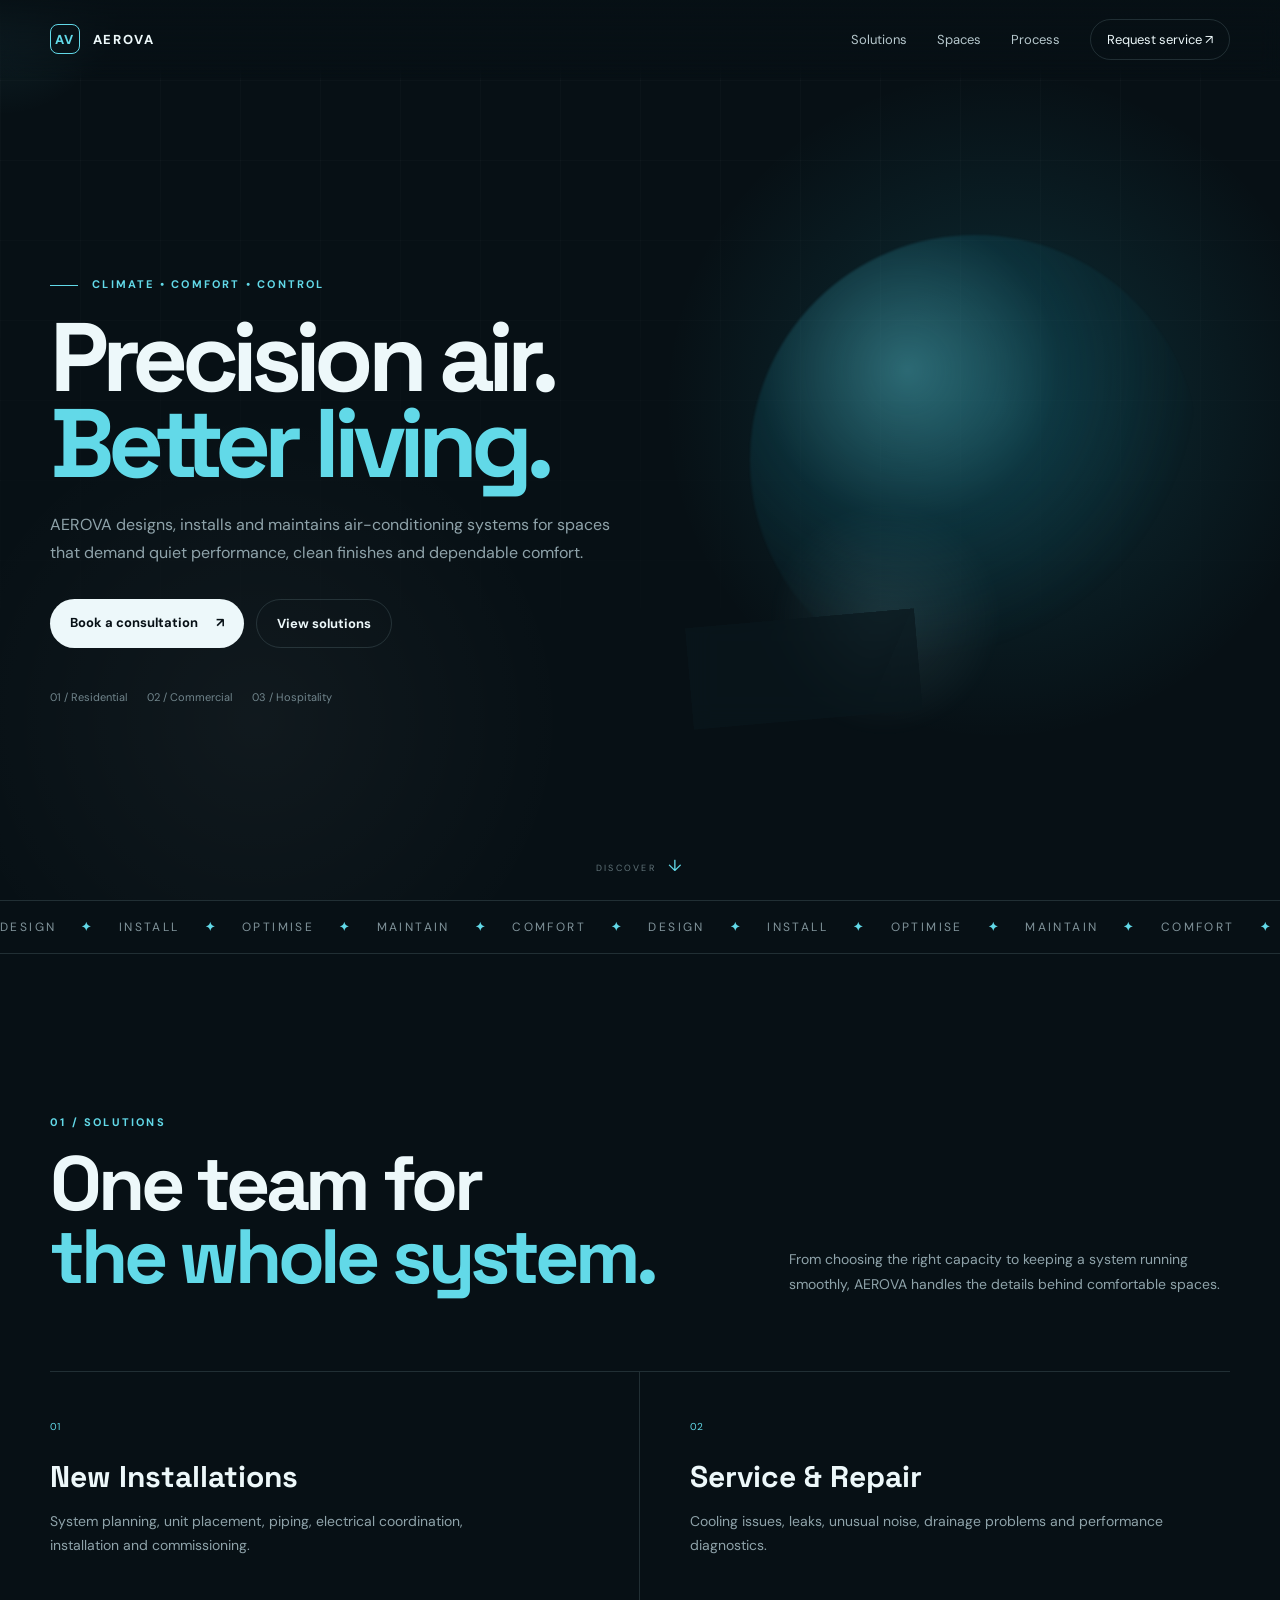
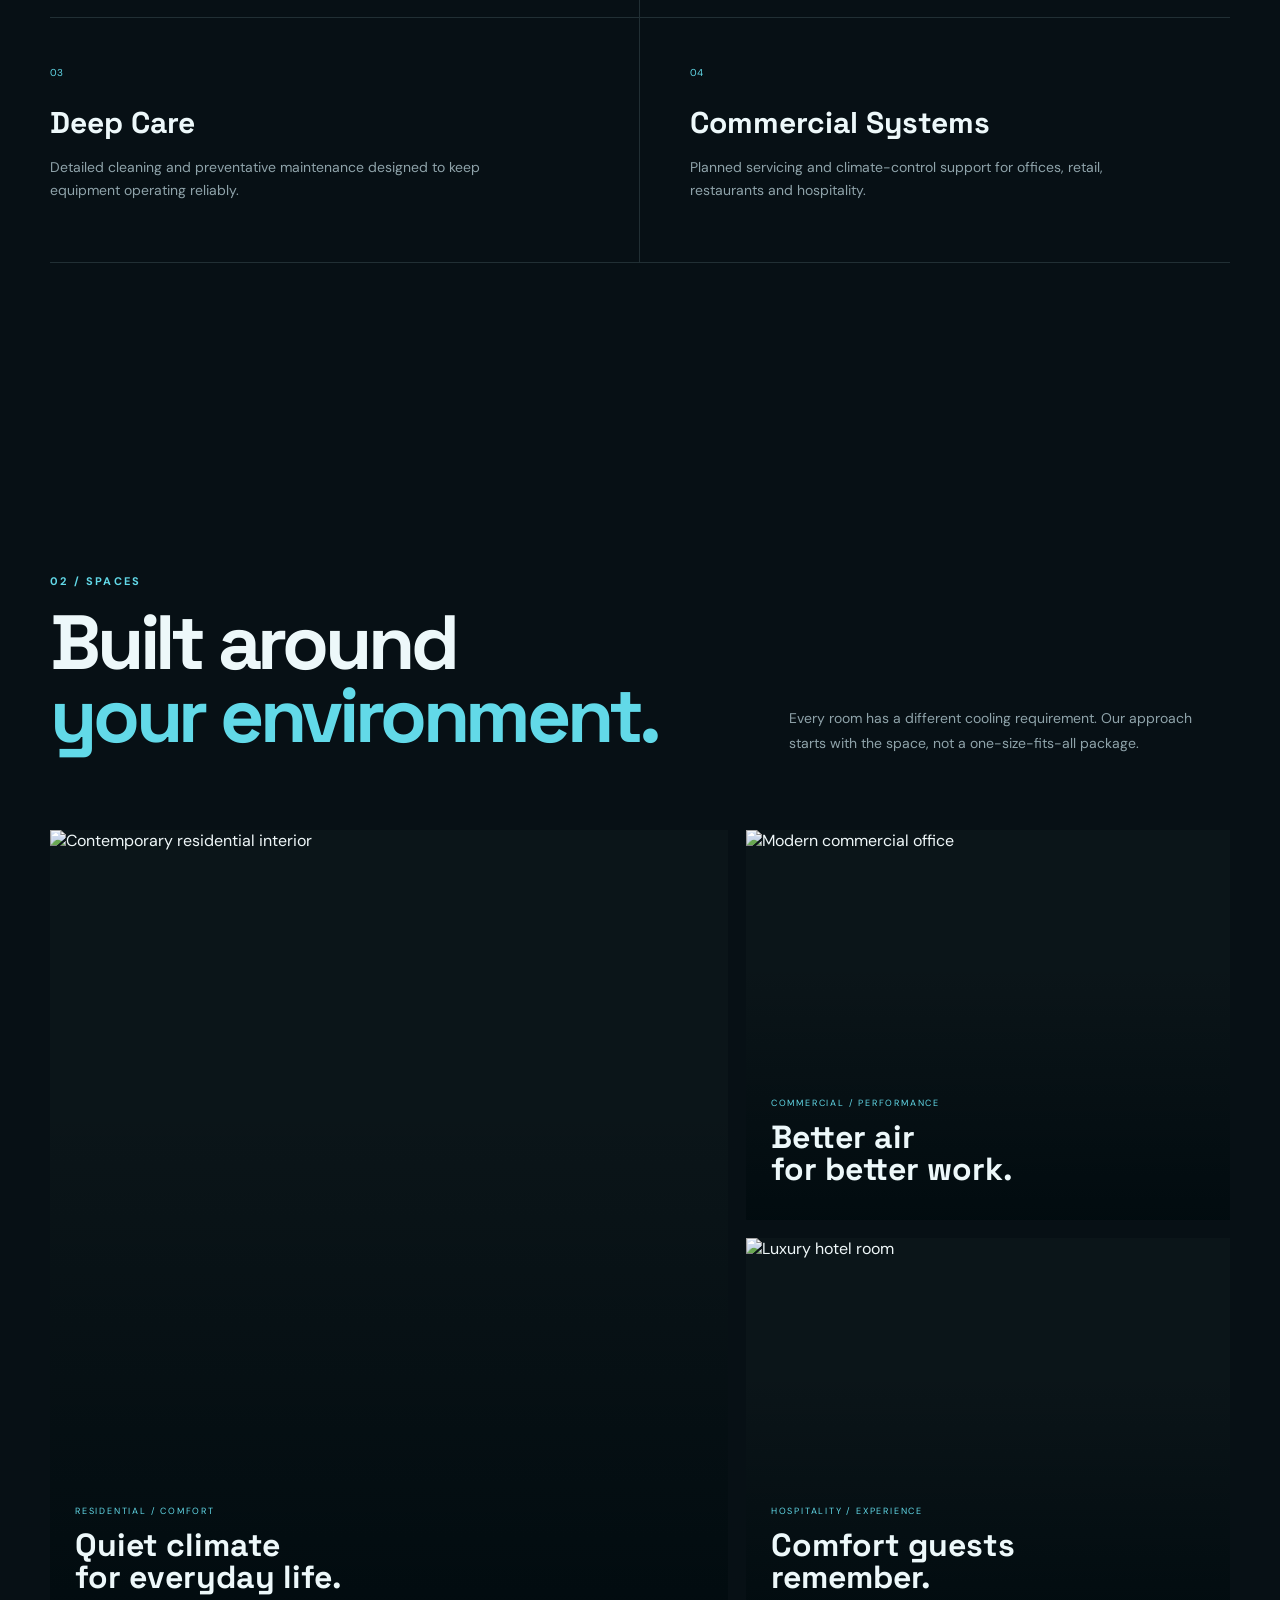
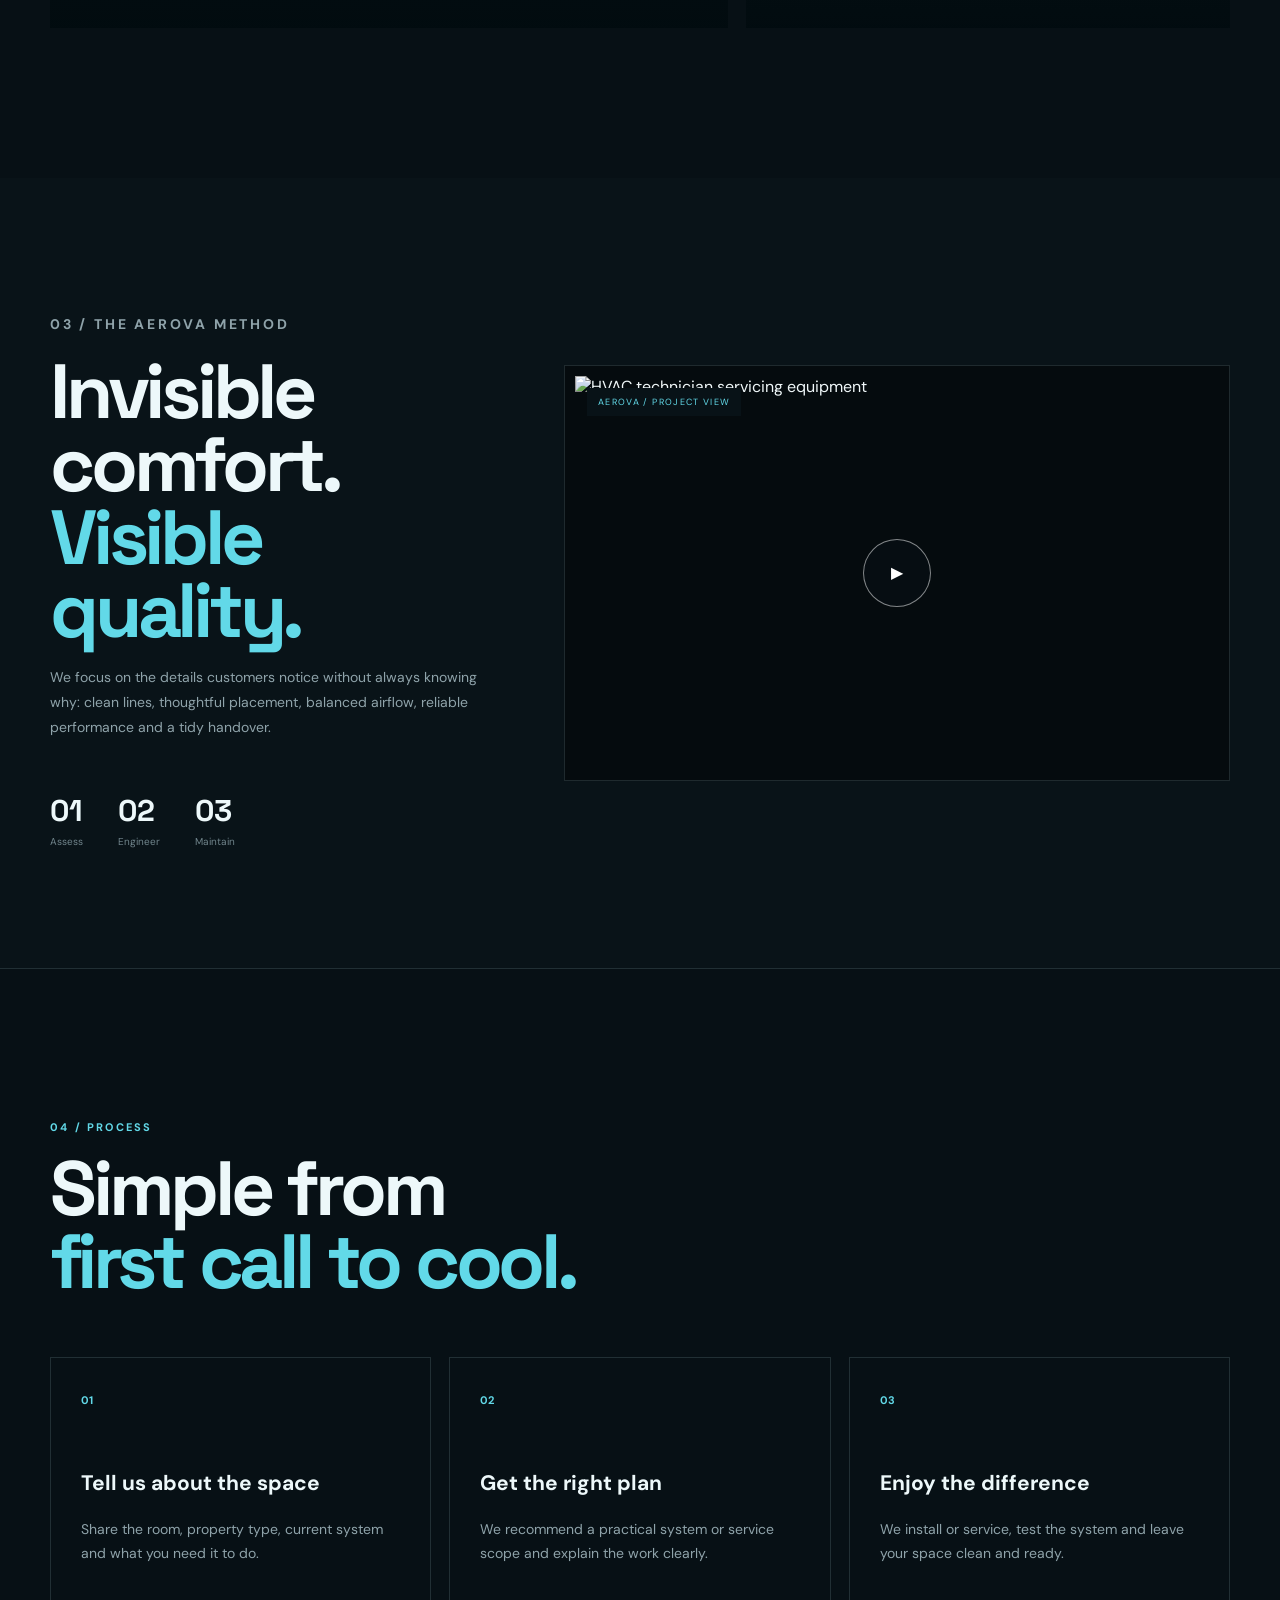
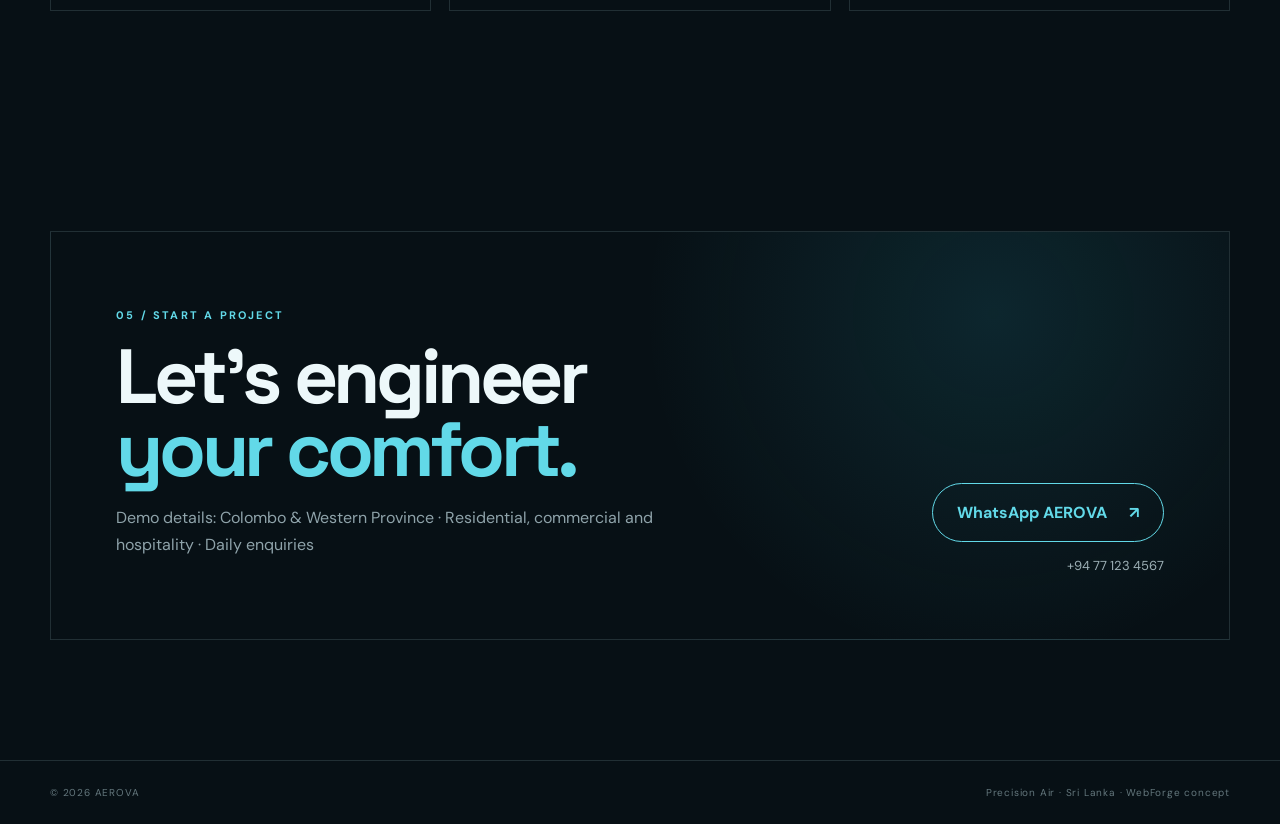
==== commit c23f5877: "Rebrand site as AEROVA HVAC company" ====
--- a/index.html
+++ b/index.html
@@ -1,47 +1,50 @@
 <!doctype html>
 <html lang="en">
 <head>
-<meta charset="utf-8">
-<meta name="viewport" content="width=device-width, initial-scale=1">
-<title>CoolPro AC — Air Conditioning & Cooling Solutions Sri Lanka</title>
-<meta name="description" content="CoolPro AC provides reliable air conditioning installation, repair, servicing and maintenance for homes and businesses in Sri Lanka.">
-<meta name="keywords" content="air conditioning Sri Lanka, AC repair, AC service, AC installation, air conditioner cleaning">
+<meta charset="utf-8"><meta name="viewport" content="width=device-width,initial-scale=1">
+<title>AEROVA — Precision Air. Better Living.</title>
+<meta name="description" content="AEROVA provides premium air conditioning installation, servicing, repairs and maintenance for homes, offices and hospitality spaces in Sri Lanka.">
+<meta name="keywords" content="AEROVA air conditioning Sri Lanka, AC installation, AC repair, AC service, HVAC Sri Lanka">
 <link rel="canonical" href="https://nethmikap99-cmd.github.io/webforge-demo/">
 <meta name="google-site-verification" content="BTAS9kYpsevJuJBL2LifR7Kv5UNVKYMqYRYbWBmYPXE">
-<meta property="og:title" content="CoolPro AC — Reliable Cooling, Done Right">
-<meta property="og:description" content="AC installation, repairs, servicing and maintenance for homes and businesses.">
-<meta property="og:type" content="website">
-<meta property="og:url" content="https://nethmikap99-cmd.github.io/webforge-demo/">
-<meta property="og:image" content="https://images.unsplash.com/photo-1621905252507-b35492cc74b4?auto=format&fit=crop&w=1600&q=85">
+<meta property="og:title" content="AEROVA — Precision Air. Better Living."><meta property="og:description" content="Premium air conditioning installation, service and maintenance."><meta property="og:type" content="website"><meta property="og:url" content="https://nethmikap99-cmd.github.io/webforge-demo/"><meta property="og:image" content="https://images.unsplash.com/photo-1631545806609-7c8c2b4f1d0c?auto=format&fit=crop&w=1600&q=85">
 <link rel="preconnect" href="https://fonts.googleapis.com"><link rel="preconnect" href="https://images.unsplash.com">
-<link href="https://fonts.googleapis.com/css2?family=DM+Sans:wght@400;500;600;700;800&family=Space+Grotesk:wght@500;600;700&display=swap" rel="stylesheet">
-<link rel="stylesheet" href="style.css">
-<script type="application/ld+json">{"@context":"https://schema.org","@type":"HVACBusiness","name":"CoolPro AC","description":"Air conditioning installation, repair, servicing and maintenance in Sri Lanka.","url":"https://nethmikap99-cmd.github.io/webforge-demo/","telephone":"+94771234567","areaServed":"Sri Lanka","serviceType":["Air conditioning installation","AC repair","AC servicing","AC maintenance"]}</script>
+<link href="https://fonts.googleapis.com/css2?family=DM+Sans:wght@400;500;600;700;800&family=Space+Grotesk:wght@500;600;700&display=swap" rel="stylesheet"><link rel="stylesheet" href="style.css">
+<script type="application/ld+json">{"@context":"https://schema.org","@type":"HVACBusiness","name":"AEROVA","description":"Premium air conditioning installation, service, repairs and maintenance.","url":"https://nethmikap99-cmd.github.io/webforge-demo/","telephone":"+94771234567","areaServed":"Sri Lanka","serviceType":["AC installation","AC repair","AC servicing","HVAC maintenance"]}</script>
 </head>
 <body>
 <div class="cursor-glow"></div>
-<header class="nav-wrap"><div class="container nav"><a class="logo" href="#top"><span>CP</span> COOLPRO AC</a><nav><a href="#services">Services</a><a href="#work">Projects</a><a href="#why">Why us</a><a class="nav-cta" href="#contact">Get a quote ↗</a></nav><button class="menu" aria-label="Open menu">☰</button></div></header>
+<header class="nav-wrap"><div class="container nav"><a class="logo" href="#top"><span>AV</span> AEROVA</a><nav><a href="#solutions">Solutions</a><a href="#spaces">Spaces</a><a href="#process">Process</a><a class="nav-cta" href="#contact">Request service ↗</a></nav><button class="menu" aria-label="Open menu">☰</button></div></header>
 <main id="top">
-<section class="hero"><div class="hero-noise"></div><div class="container hero-grid">
-<div class="hero-copy reveal"><p class="eyebrow"><span></span> AIR CONDITIONING • SERVICE • INSTALLATION</p><h1>Cool air.<br><em>Zero hassle.</em></h1><p class="hero-text">Professional air-conditioning installation, repairs and maintenance for homes, offices, shops and hospitality spaces — with fast response and clean workmanship.</p><div class="hero-actions"><a class="btn btn-primary" href="https://wa.me/94771234567?text=Hi%20CoolPro%20AC%2C%20I%20need%20an%20AC%20quote.">WhatsApp for a quote <span>↗</span></a><a class="btn btn-ghost" href="#services">Explore services</a></div><div class="trust-row"><span>✓ Same-day enquiries</span><span>✓ Clean installation</span><span>✓ Homes & businesses</span></div></div>
-<div class="hero-visual reveal"><div class="orb orb-one"></div><div class="orb orb-two"></div><div class="scene"><div class="ac-unit"><div class="ac-top"></div><div class="ac-screen">18°</div><div class="ac-grille"><i></i><i></i><i></i><i></i><i></i><i></i></div><div class="air air-a"></div><div class="air air-b"></div><div class="air air-c"></div></div><div class="bolt">⚡</div><div class="glass-card"><small>COOLPRO AC</small><strong>24/7 COMFORT</strong><span>Installation · Repair · Care</span></div></div></div>
-</div><div class="scroll-mark">SCROLL <span>↓</span></div></section>
-<section class="marquee"><div class="marquee-track"><span>AC INSTALLATION</span><b>✦</b><span>REPAIR & DIAGNOSTICS</span><b>✦</b><span>DEEP CLEANING</span><b>✦</b><span>MAINTENANCE</span><b>✦</b><span>COMMERCIAL HVAC</span><b>✦</b><span>AC INSTALLATION</span><b>✦</b><span>REPAIR & DIAGNOSTICS</span><b>✦</b><span>DEEP CLEANING</span><b>✦</b><span>MAINTENANCE</span><b>✦</b><span>COMMERCIAL HVAC</span><b>✦</b></div></section>
-<section id="services" class="section services"><div class="container"><div class="section-head reveal"><div><p class="eyebrow">01 / SERVICES</p><h2>Everything your<br><em>AC needs.</em></h2></div><p>From a brand-new split AC to a unit that suddenly stopped cooling, our service covers the full cooling lifecycle.</p></div><div class="service-grid">
-<div class="service reveal"><span>01</span><h3>AC Installation</h3><p>Professional installation, positioning, piping and testing for split and inverter air conditioners.</p></div>
-<div class="service reveal"><span>02</span><h3>Repairs & Diagnostics</h3><p>Cooling problems, water leaks, unusual noise, electrical faults and performance issues.</p></div>
-<div class="service reveal"><span>03</span><h3>Deep Cleaning</h3><p>Thorough indoor-unit cleaning to remove dust and buildup and help your AC perform efficiently.</p></div>
-<div class="service reveal"><span>04</span><h3>Maintenance Plans</h3><p>Scheduled servicing for homes, offices, shops, hotels and spaces with multiple AC units.</p></div>
-</div></div></section>
-<section id="work" class="section work"><div class="container"><div class="section-head reveal"><div><p class="eyebrow">02 / PROJECTS</p><h2>Comfort for every<br><em>kind of space.</em></h2></div><p>Fictional showcase projects for this WebForge demo: residential, office and hospitality cooling systems.</p></div><div class="gallery">
-<article class="gallery-card large reveal"><img src="https://images.unsplash.com/photo-1600566753190-17f0baa2a6c3?auto=format&fit=crop&w=1400&q=85" alt="Modern home interior" loading="lazy"><div class="card-overlay"><span>RESIDENTIAL</span><h3>Quiet cooling<br>for modern homes.</h3></div></article>
-<article class="gallery-card reveal"><img src="https://images.unsplash.com/photo-1497366754035-f200968a6e72?auto=format&fit=crop&w=1000&q=85" alt="Modern office interior" loading="lazy"><div class="card-overlay"><span>COMMERCIAL</span><h3>Comfortable<br>workspaces.</h3></div></article>
-<article class="gallery-card reveal"><img src="https://images.unsplash.com/photo-1566073771259-6a8506099945?auto=format&fit=crop&w=1000&q=85" alt="Hotel room interior" loading="lazy"><div class="card-overlay"><span>HOSPITALITY</span><h3>Guest comfort,<br>all day.</h3></div></article>
-</div></div></section>
-<section id="why" class="video-section"><div class="container video-grid"><div class="video-copy reveal"><p class="eyebrow">03 / THE COOLPRO STANDARD</p><h2>Installed properly.<br><em>Serviced properly.</em></h2><p>We keep the process simple: understand the space, recommend the right solution, install neatly, test everything and explain the system before we leave.</p><div class="stat-row"><div><strong>01</strong><span>Site check</span></div><div><strong>02</strong><span>Clean install</span></div><div><strong>03</strong><span>Final test</span></div></div></div><div class="video-frame reveal"><div class="video-badge">HVAC / SAMPLE PROJECT</div><img src="https://images.unsplash.com/photo-1621905252507-b35492cc74b4?auto=format&fit=crop&w=1400&q=85" alt="Air conditioning technician working" loading="lazy"><div class="play">▶</div></div></div></section>
-<section class="process"><div class="container"><div class="process-intro reveal"><p class="eyebrow">04 / HOW IT WORKS</p><h2>Cooler spaces<br><em>in three steps.</em></h2></div><div class="steps"><div class="step reveal"><b>01</b><h3>Tell us the problem</h3><p>Send your location, AC type and what is happening. Photos are helpful too.</p></div><div class="step reveal"><b>02</b><h3>We assess & quote</h3><p>We identify the work required and give you a clear estimate before starting.</p></div><div class="step reveal"><b>03</b><h3>We get it cooling</h3><p>Our technician completes the service, tests the unit and leaves the work area tidy.</p></div></div></div></section>
-<section class="contact" id="contact"><div class="container contact-box reveal"><div><p class="eyebrow">05 / BOOK A SERVICE</p><h2>Need your AC<br><em>cooling again?</em></h2><p>Demo contact details: Colombo & surrounding areas · Daily 8:00 AM–8:00 PM</p></div><div class="contact-actions"><a class="contact-btn" href="https://wa.me/94771234567?text=Hi%20CoolPro%20AC%2C%20I%20need%20a%20service%20or%20quote.">WhatsApp us <span>↗</span></a><a class="contact-phone" href="tel:+94771234567">+94 77 123 4567</a></div></div></section>
+<section class="hero"><div class="container hero-grid"><div class="hero-copy reveal">
+<p class="eyebrow"><span></span> CLIMATE • COMFORT • CONTROL</p>
+<h1>Precision air.<br><em>Better living.</em></h1>
+<p class="hero-text">AEROVA designs, installs and maintains air-conditioning systems for spaces that demand quiet performance, clean finishes and dependable comfort.</p>
+<div class="hero-actions"><a class="btn btn-primary" href="https://wa.me/94771234567?text=Hi%20AEROVA%2C%20I'd%20like%20an%20AC%20consultation.">Book a consultation <span>↗</span></a><a class="btn btn-ghost" href="#solutions">View solutions</a></div>
+<div class="trust-row"><span>01 / Residential</span><span>02 / Commercial</span><span>03 / Hospitality</span></div>
+</div>
+<div class="hero-visual reveal"><div class="orb orb-one"></div><div class="orb orb-two"></div><div class="scene">
+<div class="ac-unit"><div class="ac-top"></div><div class="ac-screen">22°</div><div class="ac-grille"><i></i><i></i><i></i><i></i><i></i><i></i></div><div class="air air-a"></div><div class="air air-b"></div><div class="air air-c"></div></div>
+<div class="bolt">✦</div><div class="glass-card"><small>AEROVA / SYSTEM 01</small><strong>CLIMATE CONTROL</strong><span>Quiet · Efficient · Precise</span></div></div></div>
+</div><div class="scroll-mark">DISCOVER <span>↓</span></div></section>
+
+<section class="marquee"><div class="marquee-track"><span>DESIGN</span><b>✦</b><span>INSTALL</span><b>✦</b><span>OPTIMISE</span><b>✦</b><span>MAINTAIN</span><b>✦</b><span>COMFORT</span><b>✦</b><span>DESIGN</span><b>✦</b><span>INSTALL</span><b>✦</b><span>OPTIMISE</span><b>✦</b><span>MAINTAIN</span><b>✦</b><span>COMFORT</span><b>✦</b></div></section>
+
+<section id="solutions" class="section services"><div class="container"><div class="section-head reveal"><div><p class="eyebrow">01 / SOLUTIONS</p><h2>One team for<br><em>the whole system.</em></h2></div><p>From choosing the right capacity to keeping a system running smoothly, AEROVA handles the details behind comfortable spaces.</p></div>
+<div class="service-grid"><div class="service reveal"><span>01</span><h3>New Installations</h3><p>System planning, unit placement, piping, electrical coordination, installation and commissioning.</p></div><div class="service reveal"><span>02</span><h3>Service & Repair</h3><p>Cooling issues, leaks, unusual noise, drainage problems and performance diagnostics.</p></div><div class="service reveal"><span>03</span><h3>Deep Care</h3><p>Detailed cleaning and preventative maintenance designed to keep equipment operating reliably.</p></div><div class="service reveal"><span>04</span><h3>Commercial Systems</h3><p>Planned servicing and climate-control support for offices, retail, restaurants and hospitality.</p></div></div></div></section>
+
+<section id="spaces" class="section work"><div class="container"><div class="section-head reveal"><div><p class="eyebrow">02 / SPACES</p><h2>Built around<br><em>your environment.</em></h2></div><p>Every room has a different cooling requirement. Our approach starts with the space, not a one-size-fits-all package.</p></div>
+<div class="gallery"><article class="gallery-card large reveal"><img src="https://images.unsplash.com/photo-1600566753190-17f0baa2a6c3?auto=format&fit=crop&w=1400&q=85" alt="Contemporary residential interior" loading="lazy"><div class="card-overlay"><span>RESIDENTIAL / COMFORT</span><h3>Quiet climate<br>for everyday life.</h3></div></article>
+<article class="gallery-card reveal"><img src="https://images.unsplash.com/photo-1497366754035-f200968a6e72?auto=format&fit=crop&w=1000&q=85" alt="Modern commercial office" loading="lazy"><div class="card-overlay"><span>COMMERCIAL / PERFORMANCE</span><h3>Better air<br>for better work.</h3></div></article>
+<article class="gallery-card reveal"><img src="https://images.unsplash.com/photo-1566073771259-6a8506099945?auto=format&fit=crop&w=1000&q=85" alt="Luxury hotel room" loading="lazy"><div class="card-overlay"><span>HOSPITALITY / EXPERIENCE</span><h3>Comfort guests<br>remember.</h3></div></article></div></div></section>
+
+<section class="video-section"><div class="container video-grid"><div class="video-copy reveal"><p class="eyebrow">03 / THE AEROVA METHOD</p><h2>Invisible comfort.<br><em>Visible quality.</em></h2><p>We focus on the details customers notice without always knowing why: clean lines, thoughtful placement, balanced airflow, reliable performance and a tidy handover.</p><div class="stat-row"><div><strong>01</strong><span>Assess</span></div><div><strong>02</strong><span>Engineer</span></div><div><strong>03</strong><span>Maintain</span></div></div></div>
+<div class="video-frame reveal"><div class="video-badge">AEROVA / PROJECT VIEW</div><img src="https://images.unsplash.com/photo-1621905252507-b35492cc74b4?auto=format&fit=crop&w=1400&q=85" alt="HVAC technician servicing equipment" loading="lazy"><div class="play">▶</div></div></div></section>
+
+<section id="process" class="process"><div class="container"><div class="process-intro reveal"><p class="eyebrow">04 / PROCESS</p><h2>Simple from<br><em>first call to cool.</em></h2></div><div class="steps"><div class="step reveal"><b>01</b><h3>Tell us about the space</h3><p>Share the room, property type, current system and what you need it to do.</p></div><div class="step reveal"><b>02</b><h3>Get the right plan</h3><p>We recommend a practical system or service scope and explain the work clearly.</p></div><div class="step reveal"><b>03</b><h3>Enjoy the difference</h3><p>We install or service, test the system and leave your space clean and ready.</p></div></div></div></section>
+
+<section class="contact" id="contact"><div class="container contact-box reveal"><div><p class="eyebrow">05 / START A PROJECT</p><h2>Let's engineer<br><em>your comfort.</em></h2><p>Demo details: Colombo & Western Province · Residential, commercial and hospitality · Daily enquiries</p></div><div class="contact-actions"><a class="contact-btn" href="https://wa.me/94771234567?text=Hi%20AEROVA%2C%20I'd%20like%20to%20book%20a%20consultation.">WhatsApp AEROVA <span>↗</span></a><a class="contact-phone" href="tel:+94771234567">+94 77 123 4567</a></div></div></section>
 </main>
-<footer><div class="container"><span>© 2026 CoolPro AC</span><span>Fictional demo website by WebForge · Sri Lanka</span></div></footer>
+<footer><div class="container"><span>© 2026 AEROVA</span><span>Precision Air · Sri Lanka · WebForge concept</span></div></footer>
 <script src="script.js"></script>
 </body></html>
--- a/style.css
+++ b/style.css
@@ -1 +1 @@
-:root{--bg:#0b0b0a;--panel:#121210;--cream:#f2eadb;--muted:#aaa397;--line:rgba(242,234,219,.14);--accent:#d9a45d;--max:1180px}*{box-sizing:border-box}html{scroll-behavior:smooth}body{margin:0;background:var(--bg);color:var(--cream);font-family:"DM Sans",sans-serif;overflow-x:hidden}a{color:inherit;text-decoration:none}.container{width:min(calc(100% - 48px),var(--max));margin:auto}.nav-wrap{position:fixed;z-index:50;top:0;left:0;right:0;background:linear-gradient(180deg,rgba(11,11,10,.9),transparent);backdrop-filter:blur(8px)}.nav{height:78px;display:flex;align-items:center;justify-content:space-between}.logo{font-weight:700;letter-spacing:.13em;font-size:13px}.logo span{display:inline-grid;place-items:center;width:28px;height:28px;border:1px solid var(--accent);border-radius:50%;margin-right:8px;color:var(--accent)}nav{display:flex;align-items:center;gap:30px;font-size:13px;color:#c9c1b5}nav a{transition:.25s}nav a:hover{color:white}.nav-cta{border:1px solid var(--line);padding:11px 16px;border-radius:99px;color:var(--cream)}.menu{display:none;background:none;border:0;color:white;font-size:22px}.hero{min-height:100vh;position:relative;display:grid;align-items:center;overflow:hidden;background:radial-gradient(circle at 78% 45%,rgba(151,98,45,.17),transparent 30%),radial-gradient(circle at 20% 80%,rgba(255,255,255,.04),transparent 25%)}.hero:before{content:"";position:absolute;inset:0;background-image:linear-gradient(rgba(255,255,255,.025) 1px,transparent 1px),linear-gradient(90deg,rgba(255,255,255,.025) 1px,transparent 1px);background-size:80px 80px;mask-image:linear-gradient(to bottom,black,transparent 90%)}.hero-grid{display:grid;grid-template-columns:1.05fr .95fr;gap:30px;align-items:center;padding-top:70px}.eyebrow{font-size:11px;letter-spacing:.2em;color:var(--accent);font-weight:700}.eyebrow span{display:inline-block;width:28px;height:1px;background:var(--accent);vertical-align:middle;margin-right:9px}.hero h1{font-family:"Playfair Display",serif;font-size:clamp(58px,7.4vw,108px);line-height:.9;letter-spacing:-.055em;margin:24px 0}.hero h1 em,h2 em{font-style:italic;color:#c8b69a}.hero-text{max-width:580px;color:var(--muted);font-size:16px;line-height:1.75}.hero-actions{display:flex;gap:12px;margin-top:32px}.btn{padding:15px 20px;border-radius:99px;font-size:13px;font-weight:700}.btn-primary{background:var(--cream);color:#111}.btn-primary span{margin-left:15px}.btn-ghost{border:1px solid var(--line)}.trust-row{display:flex;gap:20px;color:#777268;font-size:11px;margin-top:42px}.hero-visual{height:620px;position:relative;perspective:1000px}.scene{position:absolute;inset:30px 0 0;transform-style:preserve-3d;animation:float 7s ease-in-out infinite}.orb{position:absolute;border-radius:50%;filter:blur(1px)}.orb-one{width:420px;height:420px;right:50px;top:70px;background:radial-gradient(circle at 35% 30%,#d4a46b,rgba(73,42,17,.6) 35%,transparent 68%);opacity:.42}.orb-two{width:240px;height:240px;right:220px;bottom:70px;background:radial-gradient(circle,#fff0d0,transparent 67%);opacity:.08}.coffee-cup{position:absolute;width:300px;height:260px;right:105px;top:150px;transform:rotateX(10deg) rotateZ(-8deg) rotateY(-18deg);transform-style:preserve-3d}.cup-top{position:absolute;z-index:4;width:240px;height:75px;left:28px;top:0;border-radius:50%;background:linear-gradient(145deg,#eee0c9,#a77b50);box-shadow:0 18px 25px rgba(0,0,0,.35)}.latte{position:absolute;inset:8px;border-radius:50%;background:radial-gradient(circle at 50% 48%,#efe0c1 0 9%,transparent 10%),repeating-radial-gradient(ellipse at 50% 45%,#c4874f 0 5px,#7c482a 6px 8px,#d6a06a 9px 12px);box-shadow:inset 0 4px 12px rgba(0,0,0,.5)}.cup-body{position:absolute;top:35px;left:42px;width:212px;height:145px;background:linear-gradient(90deg,#efe2cc,#ad7d51 60%,#70452e);border-radius:0 0 65px 65px;clip-path:polygon(5% 0,95% 0,88% 82%,73% 100%,27% 100%,12% 82%)}.cup-handle{position:absolute;right:12px;top:57px;width:65px;height:75px;border:18px solid #ad7d51;border-left:0;border-radius:0 50% 50% 0}.saucer{position:absolute;left:4px;top:156px;width:270px;height:52px;border-radius:50%;background:linear-gradient(#d8c0a2,#70523c);box-shadow:0 20px 35px rgba(0,0,0,.45)}.bean{position:absolute;width:38px;height:24px;border-radius:50%;background:linear-gradient(145deg,#9d6334,#392015);box-shadow:0 14px 20px #0008}.bean:after{content:"";position:absolute;width:2px;height:21px;background:#d69a5d;left:18px;top:2px;transform:rotate(25deg);opacity:.5}.bean-a{right:70px;top:125px;transform:rotate(35deg)}.bean-b{right:45px;bottom:145px;transform:rotate(-25deg) scale(.75)}.bean-c{left:35px;bottom:105px;transform:rotate(55deg) scale(.6)}.steam{position:absolute;width:90px;height:160px;border:2px solid rgba(242,234,219,.25);border-left-color:transparent;border-bottom-color:transparent;border-radius:50%;filter:blur(1px);animation:steam 3.5s infinite ease-in-out}.s1{right:175px;top:20px}.s2{right:120px;top:10px;animation-delay:1s}.glass-card{position:absolute;left:15px;bottom:80px;width:210px;padding:20px;background:rgba(18,18,16,.58);border:1px solid var(--line);backdrop-filter:blur(14px);transform:rotate(-5deg)}.glass-card small,.glass-card span{display:block;color:#8e887d;font-size:9px;letter-spacing:.15em}.glass-card strong{display:block;font-size:12px;margin:10px 0}.scroll-mark{position:absolute;bottom:24px;left:50%;transform:translateX(-50%);font-size:9px;letter-spacing:.25em;color:#706a61}.scroll-mark span{color:var(--accent);font-size:16px;margin-left:8px}.marquee{overflow:hidden;border-block:1px solid var(--line);padding:18px 0;color:#8f897f}.marquee-track{display:flex;width:max-content;gap:25px;align-items:center;animation:marquee 24s linear infinite;font-size:12px;letter-spacing:.2em}.marquee b{color:var(--accent)}.section{padding:150px 0}.section-head{display:grid;grid-template-columns:1fr .65fr;gap:60px;align-items:end;margin-bottom:60px}.section h2,.video-copy h2,.process h2,.contact h2{font-family:"Playfair Display",serif;font-size:clamp(44px,6vw,78px);line-height:.95;letter-spacing:-.045em;margin:18px 0}.section-head>p,.video-copy>p{color:var(--muted);line-height:1.8;font-size:14px}.gallery{display:grid;grid-template-columns:1.4fr 1fr;gap:18px}.gallery-card{height:390px;position:relative;overflow:hidden;background:#161512}.gallery-card.large{grid-row:span 2;height:798px}.gallery-card img{width:100%;height:100%;object-fit:cover;transition:transform 1s cubic-bezier(.2,.7,.2,1);filter:saturate(.82)}.gallery-card:hover img{transform:scale(1.06)}.gallery-card:after{content:"";position:absolute;inset:0;background:linear-gradient(transparent 35%,rgba(0,0,0,.82))}.card-overlay{position:absolute;z-index:2;left:25px;right:25px;bottom:25px}.card-overlay span{font-size:9px;letter-spacing:.2em;color:#d0c4b0}.card-overlay h3{font-family:"Playfair Display",serif;font-size:32px;line-height:1;margin:10px 0}.video-section{padding:120px 0;background:#11110f}.video-grid{display:grid;grid-template-columns:.8fr 1.2fr;gap:70px;align-items:center}.stat-row{display:flex;gap:35px;margin-top:50px}.stat-row div{display:flex;flex-direction:column}.stat-row strong{font-family:"Playfair Display";font-size:30px}.stat-row span{font-size:10px;color:#777268;margin-top:5px}.video-frame{position:relative;aspect-ratio:16/10;border:1px solid var(--line);padding:10px;background:#080807}.video-frame iframe{width:100%;height:100%;border:0}.video-badge{position:absolute;z-index:3;left:22px;top:22px;background:#0c0c0b;color:var(--accent);padding:8px 11px;font-size:9px;letter-spacing:.15em}.service-grid{display:grid;grid-template-columns:repeat(2,1fr);border-top:1px solid var(--line)}.service{padding:42px 30px 45px 0;border-bottom:1px solid var(--line)}.service:nth-child(odd){border-right:1px solid var(--line);padding-right:50px}.service:nth-child(even){padding-left:50px}.service span{color:var(--accent);font-size:10px}.service h3{font-family:"Playfair Display";font-size:30px;margin:22px 0 12px}.service p,.step p{color:var(--muted);line-height:1.7;font-size:14px;max-width:480px}.process{padding:140px 0;border-top:1px solid var(--line)}.process-intro{margin-bottom:60px}.steps{display:grid;grid-template-columns:repeat(3,1fr);gap:18px}.step{border:1px solid var(--line);padding:30px;min-height:240px}.step b{font-size:11px;color:var(--accent)}.step h3{font-size:21px;margin-top:60px}.contact{padding:80px 0 120px}.contact-box{border:1px solid var(--line);padding:65px;display:flex;align-items:end;justify-content:space-between;gap:40px;background:radial-gradient(circle at 80% 20%,rgba(180,122,55,.12),transparent 35%)}.contact-box p:not(.eyebrow){color:var(--muted);max-width:580px;line-height:1.7}.contact-btn{white-space:nowrap;border:1px solid var(--accent);padding:18px 24px;border-radius:99px;color:var(--accent);font-weight:700}.contact-btn span{margin-left:18px}footer{border-top:1px solid var(--line);padding:25px 0;color:#716c64;font-size:10px;letter-spacing:.08em}footer .container{display:flex;justify-content:space-between}.reveal{opacity:0;transform:translateY(25px);transition:opacity .8s ease,transform .8s ease}.reveal.visible{opacity:1;transform:none}.cursor-glow{position:fixed;width:240px;height:240px;border-radius:50%;background:radial-gradient(circle,rgba(217,164,93,.09),transparent 68%);pointer-events:none;z-index:1;transform:translate(-50%,-50%);mix-blend-mode:screen}@keyframes float{50%{transform:translateY(-15px) rotateX(1deg)}}@keyframes steam{50%{transform:translateY(-25px) translateX(8px) scale(1.08);opacity:.15}}@keyframes marquee{to{transform:translateX(-50%)}}@media(max-width:800px){.container{width:min(calc(100% - 30px),var(--max))}nav{display:none}.menu{display:block}.hero-grid,.video-grid,.section-head{grid-template-columns:1fr}.hero{min-height:auto;padding:130px 0 80px}.hero-visual{height:520px}.coffee-cup{right:50%;transform:translateX(50%) rotateX(10deg) rotateZ(-8deg) rotateY(-18deg) scale(.85)}.orb-one{right:0}.glass-card{left:0}.gallery{grid-template-columns:1fr}.gallery-card.large{height:520px;grid-row:auto}.gallery-card{height:330px}.section{padding:100px 0}.service-grid,.steps{grid-template-columns:1fr}.service:nth-child(odd){border-right:0;padding-right:0}.service:nth-child(even){padding-left:0}.contact-box{padding:35px;display:block}.contact-btn{display:inline-block;margin-top:20px}.trust-row{flex-wrap:wrap}.video-grid{gap:45px}footer .container{gap:15px;flex-direction:column}}@media(prefers-reduced-motion:reduce){*,*:before,*:after{scroll-behavior:auto!important;animation:none!important;transition:none!important}.reveal{opacity:1;transform:none}}+:root{--bg:#071015;--panel:#0d171c;--cream:#edf8fa;--muted:#8fa3aa;--line:rgba(190,235,242,.14);--accent:#62d9e8;--max:1180px}*{box-sizing:border-box}html{scroll-behavior:smooth}body{margin:0;background:var(--bg);color:var(--cream);font-family:"DM Sans",sans-serif;overflow-x:hidden}a{color:inherit;text-decoration:none}.container{width:min(calc(100% - 48px),var(--max));margin:auto}.nav-wrap{position:fixed;z-index:50;top:0;left:0;right:0;background:linear-gradient(180deg,rgba(7,16,21,.94),transparent);backdrop-filter:blur(10px)}.nav{height:78px;display:flex;align-items:center;justify-content:space-between}.logo{font-weight:800;letter-spacing:.13em;font-size:13px}.logo span{display:inline-grid;place-items:center;width:30px;height:30px;border:1px solid var(--accent);border-radius:8px;margin-right:8px;color:var(--accent)}nav{display:flex;align-items:center;gap:30px;font-size:13px;color:#b7c8cd}nav a{transition:.25s}nav a:hover{color:white}.nav-cta{border:1px solid var(--line);padding:11px 16px;border-radius:99px;color:var(--cream)}.menu{display:none;background:none;border:0;color:white;font-size:22px}.hero{min-height:100vh;position:relative;display:grid;align-items:center;overflow:hidden;background:radial-gradient(circle at 78% 45%,rgba(50,206,230,.16),transparent 30%),radial-gradient(circle at 20% 80%,rgba(255,255,255,.04),transparent 25%)}.hero:before{content:"";position:absolute;inset:0;background-image:linear-gradient(rgba(255,255,255,.025) 1px,transparent 1px),linear-gradient(90deg,rgba(255,255,255,.025) 1px,transparent 1px);background-size:80px 80px;mask-image:linear-gradient(to bottom,black,transparent 90%)}.hero-grid{display:grid;grid-template-columns:1.05fr .95fr;gap:30px;align-items:center;padding-top:70px}.eyebrow{font-size:11px;letter-spacing:.2em;color:var(--accent);font-weight:700}.eyebrow span{display:inline-block;width:28px;height:1px;background:var(--accent);vertical-align:middle;margin-right:9px}.hero h1{font-family:"Space Grotesk",sans-serif;font-size:clamp(60px,7.6vw,110px);line-height:.88;letter-spacing:-.07em;margin:24px 0}.hero h1 em,h2 em{font-style:normal;color:var(--accent)}.hero-text{max-width:580px;color:var(--muted);font-size:16px;line-height:1.75}.hero-actions{display:flex;gap:12px;margin-top:32px}.btn{padding:15px 20px;border-radius:99px;font-size:13px;font-weight:700}.btn-primary{background:var(--cream);color:#071015}.btn-primary span{margin-left:15px}.btn-ghost{border:1px solid var(--line)}.trust-row{display:flex;gap:20px;color:#71858c;font-size:11px;margin-top:42px}.hero-visual{height:620px;position:relative;perspective:1000px}.scene{position:absolute;inset:30px 0 0;transform-style:preserve-3d;animation:float 7s ease-in-out infinite}.orb{position:absolute;border-radius:50%;filter:blur(1px)}.orb-one{width:450px;height:450px;right:30px;top:60px;background:radial-gradient(circle at 35% 30%,#62d9e8,rgba(19,104,123,.6) 35%,transparent 68%);opacity:.38}.orb-two{width:250px;height:250px;right:220px;bottom:50px;background:radial-gradient(circle,#baf7ff,transparent 67%);opacity:.1}.ac-unit{position:absolute;width:360px;height:150px;right:70px;top:170px;border-radius:24px 24px 34px 34px;background:linear-gradient(145deg,#f5fbfc,#aebfc2 48%,#60777c);box-shadow:30px 35px 55px rgba(0,0,0,.55),inset 0 2px 8px #fff;transform:rotateX(8deg) rotateY(-18deg) rotateZ(-3deg);border:1px solid rgba(255,255,255,.5)}.ac-top{position:absolute;left:18px;right:18px;top:12px;height:12px;border-radius:50%;background:#cbdcdf;box-shadow:inset 0 2px 3px #7b8e92}.ac-screen{position:absolute;right:32px;top:40px;font:700 18px monospace;color:#168b9b;text-shadow:0 0 12px #62d9e8}.ac-grille{position:absolute;left:30px;right:110px;bottom:23px;height:38px;display:flex;gap:9px;align-items:end}.ac-grille i{height:28px;flex:1;border-radius:5px;background:linear-gradient(#83999d,#50666b);box-shadow:inset 0 2px 3px #b9cdd0}.air{position:absolute;bottom:-90px;width:70px;height:100px;border-radius:50%;border-left:2px solid rgba(98,217,232,.5);filter:blur(2px);animation:airflow 2.4s infinite ease-in-out}.air-a{left:80px}.air-b{left:150px;animation-delay:.5s}.air-c{left:220px;animation-delay:1s}.bolt{position:absolute;right:25px;top:115px;font-size:45px;color:#8df1ff;text-shadow:0 0 25px #62d9e8;animation:pulse 2s infinite}.glass-card{position:absolute;left:5px;bottom:75px;width:230px;padding:20px;background:rgba(8,21,27,.68);border:1px solid var(--line);backdrop-filter:blur(14px);transform:rotate(-5deg)}.glass-card small,.glass-card span{display:block;color:#789098;font-size:9px;letter-spacing:.15em}.glass-card strong{display:block;font-size:12px;margin:10px 0}.scroll-mark{position:absolute;bottom:24px;left:50%;transform:translateX(-50%);font-size:9px;letter-spacing:.25em;color:#62747a}.scroll-mark span{color:var(--accent);font-size:16px;margin-left:8px}.marquee{overflow:hidden;border-block:1px solid var(--line);padding:18px 0;color:#80939a}.marquee-track{display:flex;width:max-content;gap:25px;align-items:center;animation:marquee 24s linear infinite;font-size:12px;letter-spacing:.2em}.marquee b{color:var(--accent)}.section{padding:150px 0}.section-head{display:grid;grid-template-columns:1fr .65fr;gap:60px;align-items:end;margin-bottom:60px}.section h2,.video-copy h2,.process h2,.contact h2{font-family:"Space Grotesk",sans-serif;font-size:clamp(44px,6vw,78px);line-height:.95;letter-spacing:-.055em;margin:18px 0}.section-head>p,.video-copy>p{color:var(--muted);line-height:1.8;font-size:14px}.gallery{display:grid;grid-template-columns:1.4fr 1fr;gap:18px}.gallery-card{height:390px;position:relative;overflow:hidden;background:#0b1519}.gallery-card.large{grid-row:span 2;height:798px}.gallery-card img{width:100%;height:100%;object-fit:cover;transition:transform 1s cubic-bezier(.2,.7,.2,1);filter:saturate(.72)}.gallery-card:hover img{transform:scale(1.06)}.gallery-card:after{content:"";position:absolute;inset:0;background:linear-gradient(transparent 35%,rgba(0,10,14,.88))}.card-overlay{position:absolute;z-index:2;left:25px;right:25px;bottom:25px}.card-overlay span{font-size:9px;letter-spacing:.2em;color:var(--accent)}.card-overlay h3{font-family:"Space Grotesk";font-size:32px;line-height:1;margin:10px 0}.video-section{padding:120px 0;background:#091318}.video-grid{display:grid;grid-template-columns:.8fr 1.2fr;gap:70px;align-items:center}.stat-row{display:flex;gap:35px;margin-top:50px}.stat-row div{display:flex;flex-direction:column}.stat-row strong{font-family:"Space Grotesk";font-size:30px}.stat-row span{font-size:10px;color:#71858c;margin-top:5px}.video-frame{position:relative;aspect-ratio:16/10;border:1px solid var(--line);padding:10px;background:#050b0e;overflow:hidden}.video-frame img{width:100%;height:100%;object-fit:cover;filter:saturate(.7)}.video-badge{position:absolute;z-index:3;left:22px;top:22px;background:#081217;color:var(--accent);padding:8px 11px;font-size:9px;letter-spacing:.15em}.play{position:absolute;left:50%;top:50%;transform:translate(-50%,-50%);width:68px;height:68px;border:1px solid rgba(255,255,255,.5);border-radius:50%;display:grid;place-items:center;background:#071015bb;color:#fff}.service-grid{display:grid;grid-template-columns:repeat(2,1fr);border-top:1px solid var(--line)}.service{padding:42px 30px 45px 0;border-bottom:1px solid var(--line)}.service:nth-child(odd){border-right:1px solid var(--line);padding-right:50px}.service:nth-child(even){padding-left:50px}.service span{color:var(--accent);font-size:10px}.service h3{font-family:"Space Grotesk";font-size:30px;margin:22px 0 12px}.service p,.step p{color:var(--muted);line-height:1.7;font-size:14px;max-width:480px}.process{padding:140px 0;border-top:1px solid var(--line)}.process-intro{margin-bottom:60px}.steps{display:grid;grid-template-columns:repeat(3,1fr);gap:18px}.step{border:1px solid var(--line);padding:30px;min-height:240px}.step b{font-size:11px;color:var(--accent)}.step h3{font-size:21px;margin-top:60px}.contact{padding:80px 0 120px}.contact-box{border:1px solid var(--line);padding:65px;display:flex;align-items:end;justify-content:space-between;gap:40px;background:radial-gradient(circle at 80% 20%,rgba(56,201,224,.12),transparent 35%)}.contact-box p:not(.eyebrow){color:var(--muted);max-width:580px;line-height:1.7}.contact-btn{white-space:nowrap;border:1px solid var(--accent);padding:18px 24px;border-radius:99px;color:var(--accent);font-weight:700}.contact-btn span{margin-left:18px}.contact-actions{display:flex;flex-direction:column;align-items:flex-end;gap:15px}.contact-phone{font-size:13px;color:#9db0b6}.contact-phone:hover{color:white}footer{border-top:1px solid var(--line);padding:25px 0;color:#64777d;font-size:10px;letter-spacing:.08em}footer .container{display:flex;justify-content:space-between}.reveal{opacity:0;transform:translateY(25px);transition:opacity .8s ease,transform .8s ease}.reveal.visible{opacity:1;transform:none}.cursor-glow{position:fixed;width:240px;height:240px;border-radius:50%;background:radial-gradient(circle,rgba(98,217,232,.1),transparent 68%);pointer-events:none;z-index:1;transform:translate(-50%,-50%);mix-blend-mode:screen}@keyframes float{50%{transform:translateY(-15px) rotateX(1deg)}}@keyframes airflow{50%{transform:translateY(18px) scaleX(1.3);opacity:.2}}@keyframes pulse{50%{transform:scale(1.08);opacity:.7}}@keyframes marquee{to{transform:translateX(-50%)}}@media(max-width:800px){.container{width:min(calc(100% - 30px),var(--max))}nav{display:none}.menu{display:block}.hero-grid,.video-grid,.section-head{grid-template-columns:1fr}.hero{min-height:auto;padding:130px 0 80px}.hero-visual{height:520px}.ac-unit{right:50%;transform:translateX(50%) rotateX(8deg) rotateY(-12deg) rotateZ(-3deg) scale(.78)}.orb-one{right:0}.glass-card{left:0}.gallery{grid-template-columns:1fr}.gallery-card.large{height:520px;grid-row:auto}.gallery-card{height:330px}.section{padding:100px 0}.service-grid,.steps{grid-template-columns:1fr}.service:nth-child(odd){border-right:0;padding-right:0}.service:nth-child(even){padding-left:0}.contact-box{padding:35px;display:block}.contact-btn{display:inline-block;margin-top:20px}.contact-actions{align-items:flex-start}.trust-row{flex-wrap:wrap}.video-grid{gap:45px}footer .container{gap:15px;flex-direction:column}}@media(prefers-reduced-motion:reduce){*,*:before,*:after{scroll-behavior:auto!important;animation:none!important;transition:none!important}.reveal{opacity:1;transform:none}}
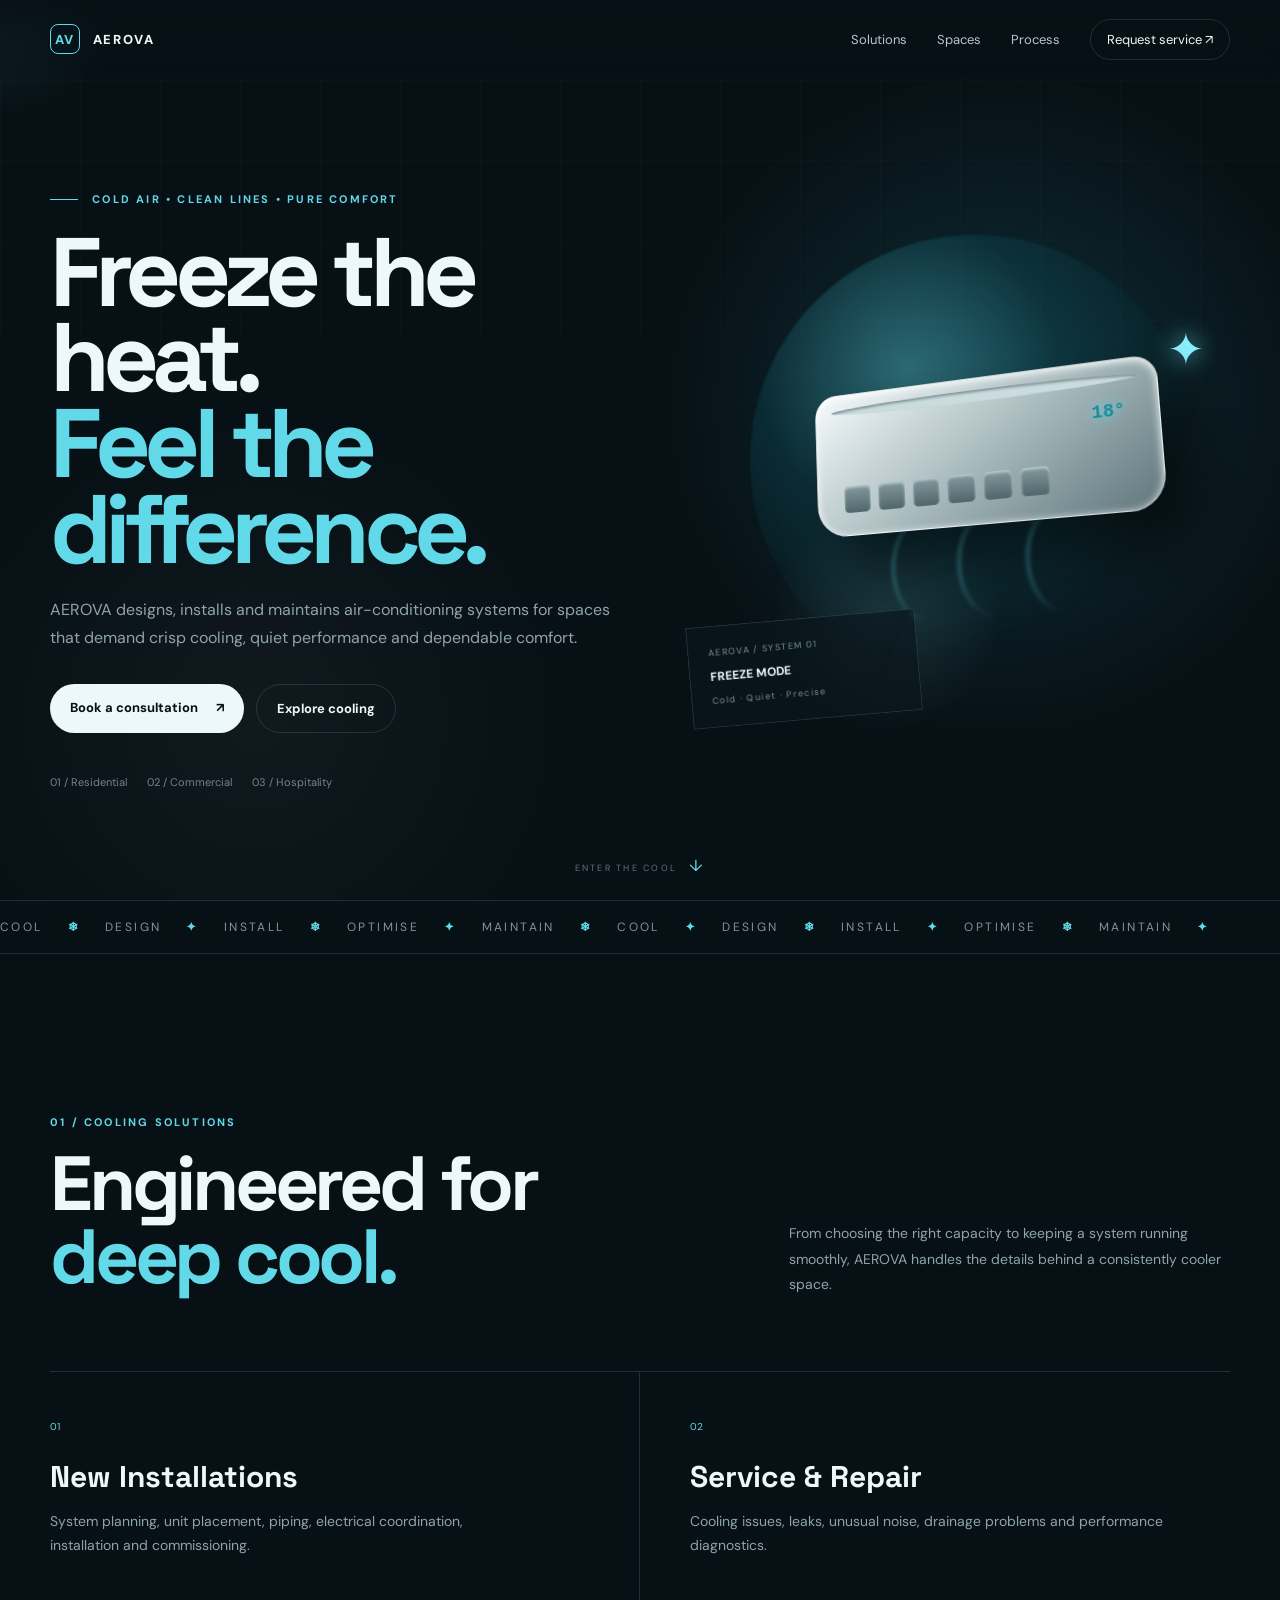
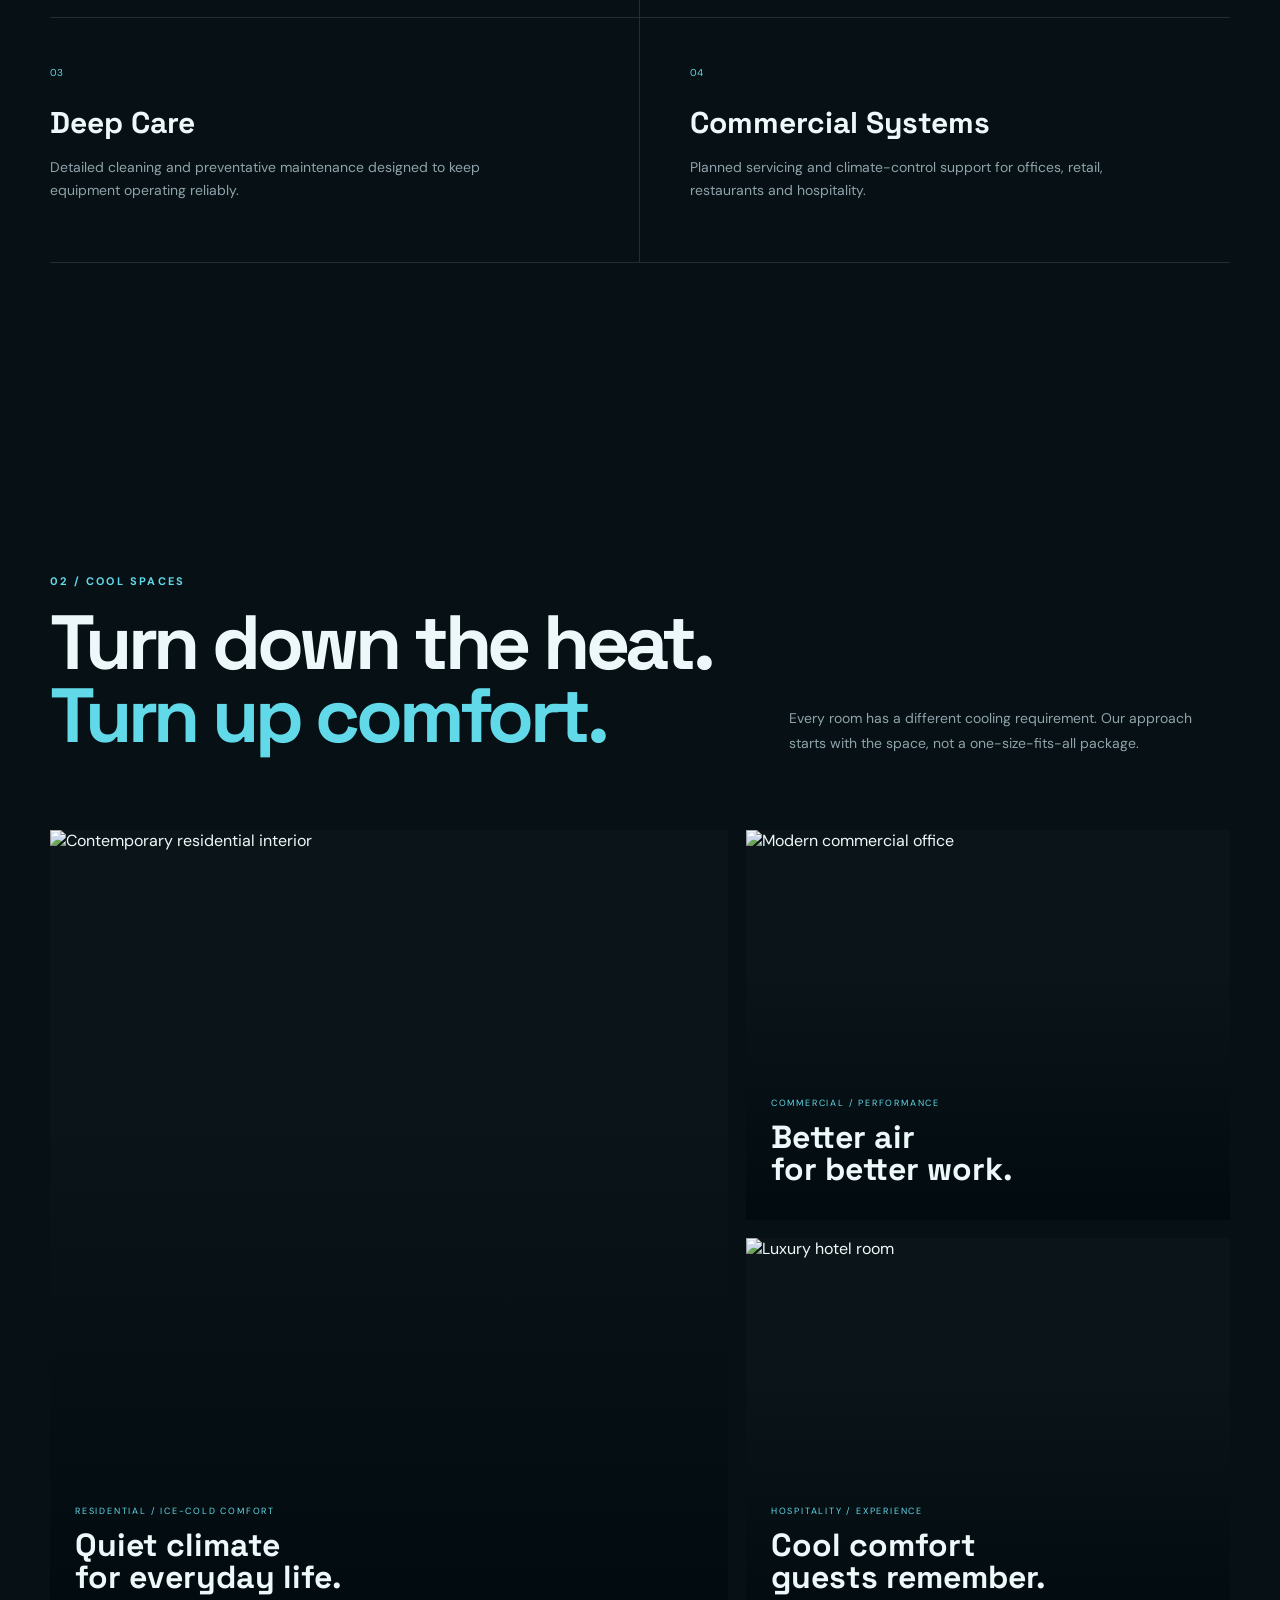
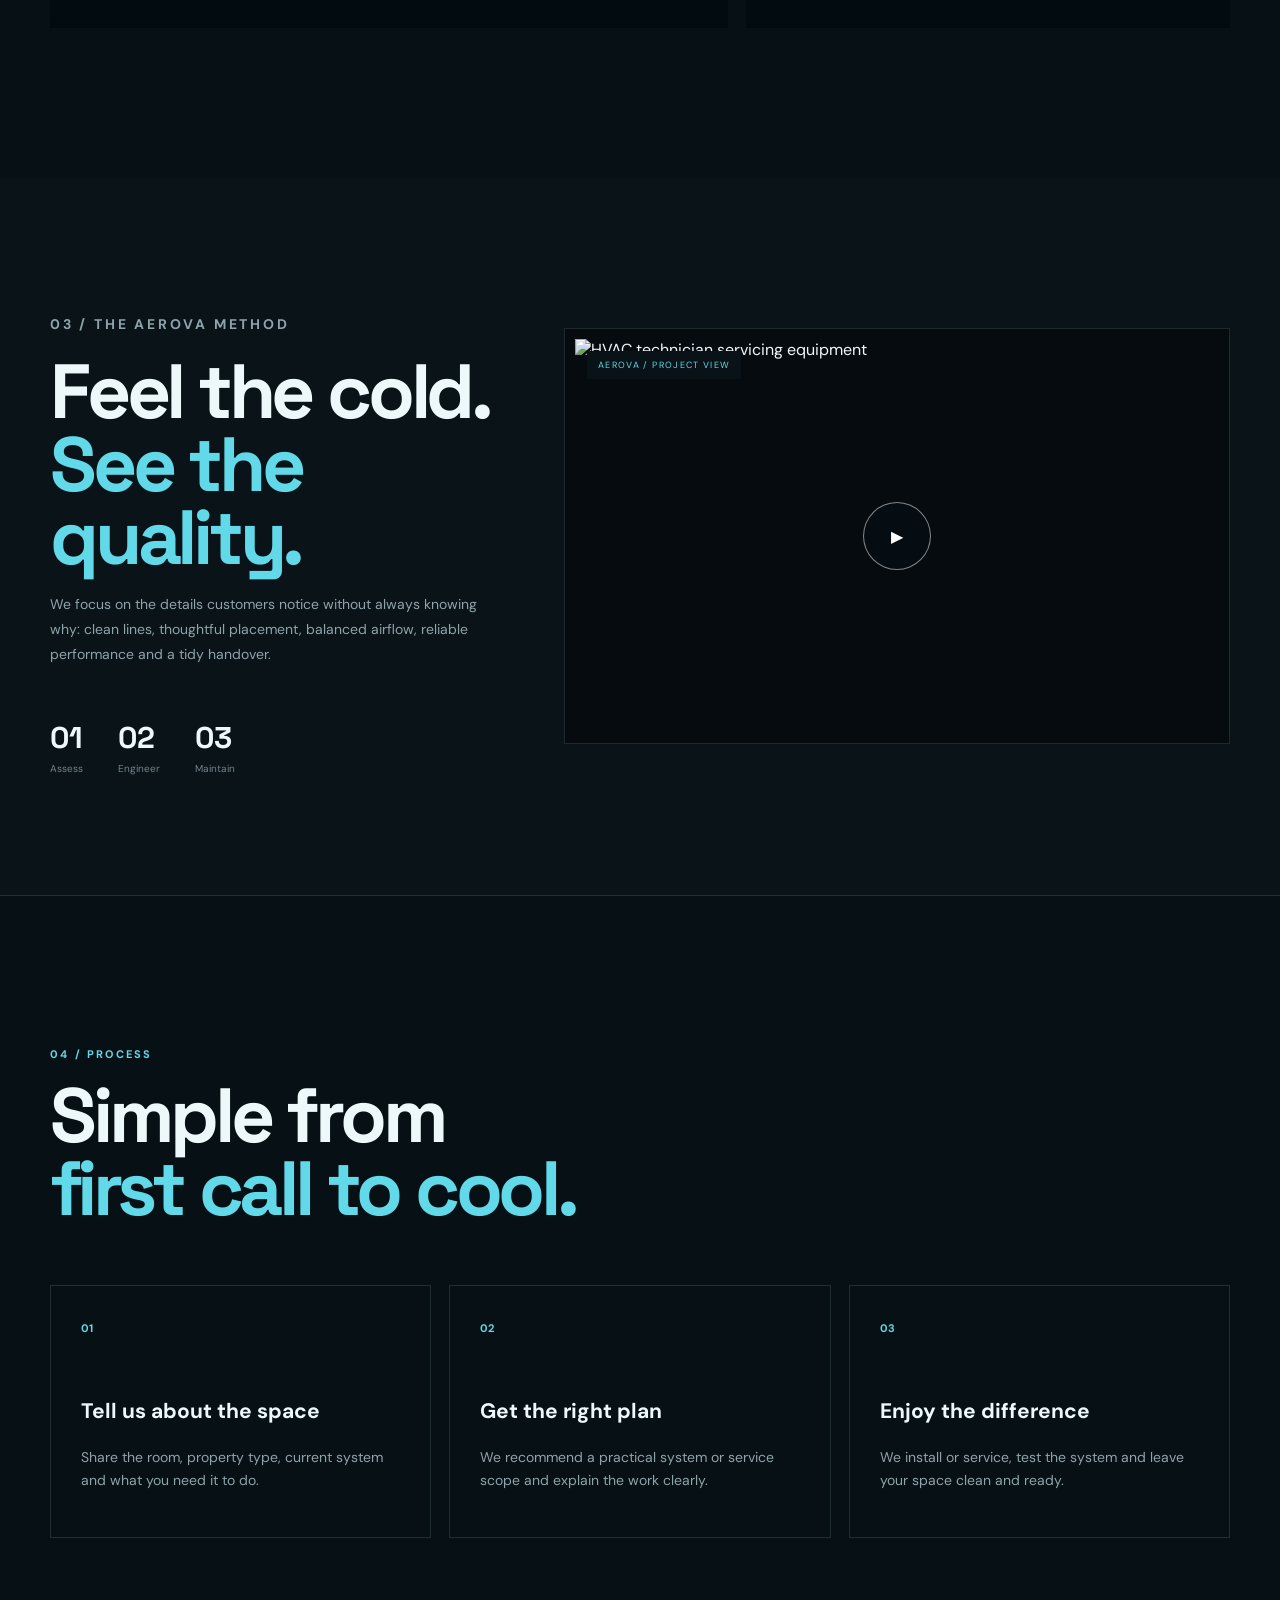
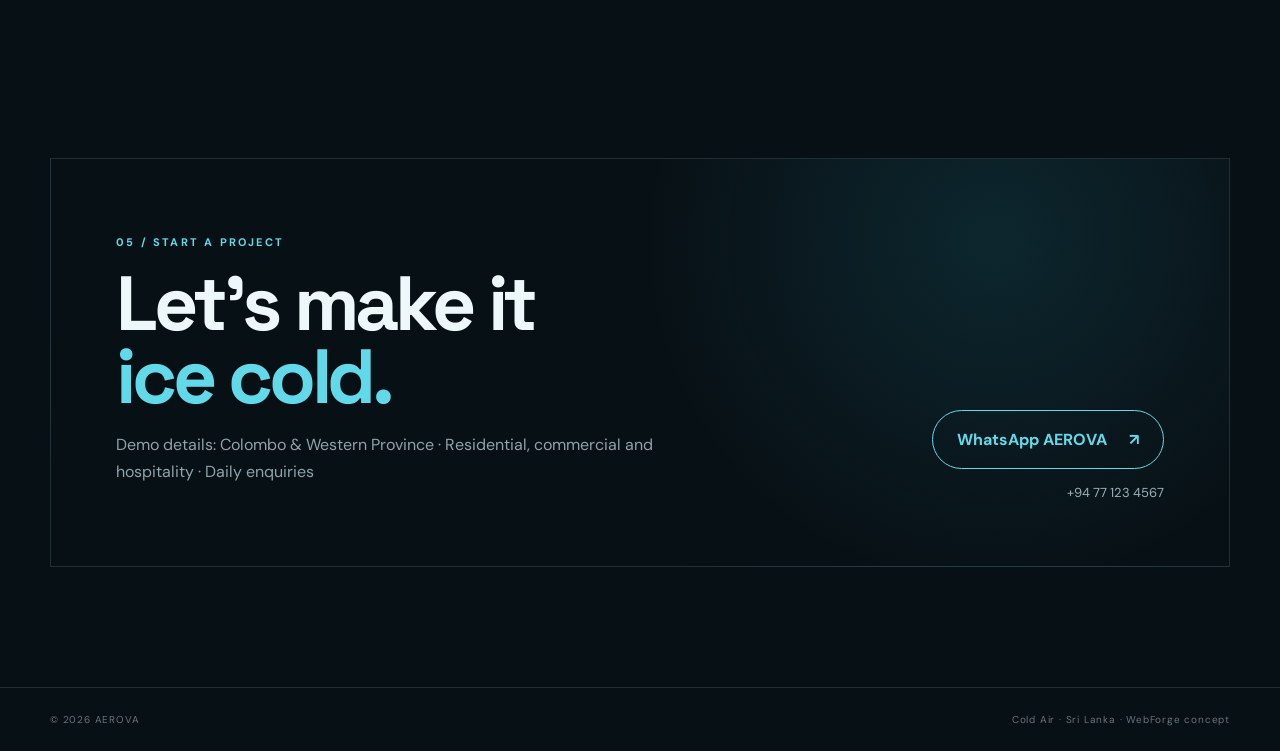
==== commit fdd32021: "Give AEROVA a frosty freezy theme" ====
--- a/index.html
+++ b/index.html
@@ -2,49 +2,43 @@
 <html lang="en">
 <head>
 <meta charset="utf-8"><meta name="viewport" content="width=device-width,initial-scale=1">
-<title>AEROVA — Precision Air. Better Living.</title>
+<title>AEROVA — Freeze the Heat. Feel the Difference.</title>
 <meta name="description" content="AEROVA provides premium air conditioning installation, servicing, repairs and maintenance for homes, offices and hospitality spaces in Sri Lanka.">
 <meta name="keywords" content="AEROVA air conditioning Sri Lanka, AC installation, AC repair, AC service, HVAC Sri Lanka">
 <link rel="canonical" href="https://nethmikap99-cmd.github.io/webforge-demo/">
 <meta name="google-site-verification" content="BTAS9kYpsevJuJBL2LifR7Kv5UNVKYMqYRYbWBmYPXE">
-<meta property="og:title" content="AEROVA — Precision Air. Better Living."><meta property="og:description" content="Premium air conditioning installation, service and maintenance."><meta property="og:type" content="website"><meta property="og:url" content="https://nethmikap99-cmd.github.io/webforge-demo/"><meta property="og:image" content="https://images.unsplash.com/photo-1631545806609-7c8c2b4f1d0c?auto=format&fit=crop&w=1600&q=85">
+<meta property="og:title" content="AEROVA — Freeze the Heat. Feel the Difference."><meta property="og:description" content="Premium air conditioning installation, service and maintenance."><meta property="og:type" content="website"><meta property="og:url" content="https://nethmikap99-cmd.github.io/webforge-demo/"><meta property="og:image" content="https://images.unsplash.com/photo-1631545806609-7c8c2b4f1d0c?auto=format&fit=crop&w=1600&q=85">
 <link rel="preconnect" href="https://fonts.googleapis.com"><link rel="preconnect" href="https://images.unsplash.com">
 <link href="https://fonts.googleapis.com/css2?family=DM+Sans:wght@400;500;600;700;800&family=Space+Grotesk:wght@500;600;700&display=swap" rel="stylesheet"><link rel="stylesheet" href="style.css">
 <script type="application/ld+json">{"@context":"https://schema.org","@type":"HVACBusiness","name":"AEROVA","description":"Premium air conditioning installation, service, repairs and maintenance.","url":"https://nethmikap99-cmd.github.io/webforge-demo/","telephone":"+94771234567","areaServed":"Sri Lanka","serviceType":["AC installation","AC repair","AC servicing","HVAC maintenance"]}</script>
 </head>
 <body>
-<div class="cursor-glow"></div>
+<div class="cursor-glow"></div><div class="snow-layer" aria-hidden="true"></div>
 <header class="nav-wrap"><div class="container nav"><a class="logo" href="#top"><span>AV</span> AEROVA</a><nav><a href="#solutions">Solutions</a><a href="#spaces">Spaces</a><a href="#process">Process</a><a class="nav-cta" href="#contact">Request service ↗</a></nav><button class="menu" aria-label="Open menu">☰</button></div></header>
 <main id="top">
 <section class="hero"><div class="container hero-grid"><div class="hero-copy reveal">
-<p class="eyebrow"><span></span> CLIMATE • COMFORT • CONTROL</p>
-<h1>Precision air.<br><em>Better living.</em></h1>
-<p class="hero-text">AEROVA designs, installs and maintains air-conditioning systems for spaces that demand quiet performance, clean finishes and dependable comfort.</p>
-<div class="hero-actions"><a class="btn btn-primary" href="https://wa.me/94771234567?text=Hi%20AEROVA%2C%20I'd%20like%20an%20AC%20consultation.">Book a consultation <span>↗</span></a><a class="btn btn-ghost" href="#solutions">View solutions</a></div>
+<p class="eyebrow"><span></span> COLD AIR • CLEAN LINES • PURE COMFORT</p>
+<h1>Freeze the heat.<br><em>Feel the difference.</em></h1>
+<p class="hero-text">AEROVA designs, installs and maintains air-conditioning systems for spaces that demand crisp cooling, quiet performance and dependable comfort.</p>
+<div class="hero-actions"><a class="btn btn-primary" href="https://wa.me/94771234567?text=Hi%20AEROVA%2C%20I'd%20like%20an%20AC%20consultation.">Book a consultation <span>↗</span></a><a class="btn btn-ghost" href="#solutions">Explore cooling</a></div>
 <div class="trust-row"><span>01 / Residential</span><span>02 / Commercial</span><span>03 / Hospitality</span></div>
 </div>
-<div class="hero-visual reveal"><div class="orb orb-one"></div><div class="orb orb-two"></div><div class="scene">
-<div class="ac-unit"><div class="ac-top"></div><div class="ac-screen">22°</div><div class="ac-grille"><i></i><i></i><i></i><i></i><i></i><i></i></div><div class="air air-a"></div><div class="air air-b"></div><div class="air air-c"></div></div>
-<div class="bolt">✦</div><div class="glass-card"><small>AEROVA / SYSTEM 01</small><strong>CLIMATE CONTROL</strong><span>Quiet · Efficient · Precise</span></div></div></div>
-</div><div class="scroll-mark">DISCOVER <span>↓</span></div></section>
-
-<section class="marquee"><div class="marquee-track"><span>DESIGN</span><b>✦</b><span>INSTALL</span><b>✦</b><span>OPTIMISE</span><b>✦</b><span>MAINTAIN</span><b>✦</b><span>COMFORT</span><b>✦</b><span>DESIGN</span><b>✦</b><span>INSTALL</span><b>✦</b><span>OPTIMISE</span><b>✦</b><span>MAINTAIN</span><b>✦</b><span>COMFORT</span><b>✦</b></div></section>
-
-<section id="solutions" class="section services"><div class="container"><div class="section-head reveal"><div><p class="eyebrow">01 / SOLUTIONS</p><h2>One team for<br><em>the whole system.</em></h2></div><p>From choosing the right capacity to keeping a system running smoothly, AEROVA handles the details behind comfortable spaces.</p></div>
+<div class="hero-visual reveal"><div class="orb orb-one"></div><div class="orb orb-two"></div><div class="ice-ring"></div><div class="scene">
+<div class="ac-unit"><div class="ac-top"></div><div class="ac-screen">18°</div><div class="ac-grille"><i></i><i></i><i></i><i></i><i></i><i></i></div><div class="air air-a"></div><div class="air air-b"></div><div class="air air-c"></div></div>
+<div class="bolt">✦</div><div class="glass-card"><small>AEROVA / SYSTEM 01</small><strong>FREEZE MODE</strong><span>Cold · Quiet · Precise</span></div></div></div>
+</div><div class="scroll-mark">ENTER THE COOL <span>↓</span></div></section>
+<section class="marquee"><div class="marquee-track"><span>COOL</span><b>❄</b><span>DESIGN</span><b>✦</b><span>INSTALL</span><b>❄</b><span>OPTIMISE</span><b>✦</b><span>MAINTAIN</span><b>❄</b><span>COOL</span><b>✦</b><span>DESIGN</span><b>❄</b><span>INSTALL</span><b>✦</b><span>OPTIMISE</span><b>❄</b><span>MAINTAIN</span><b>✦</b></div></section>
+<section id="solutions" class="section services"><div class="container"><div class="section-head reveal"><div><p class="eyebrow">01 / COOLING SOLUTIONS</p><h2>Engineered for<br><em>deep cool.</em></h2></div><p>From choosing the right capacity to keeping a system running smoothly, AEROVA handles the details behind a consistently cooler space.</p></div>
 <div class="service-grid"><div class="service reveal"><span>01</span><h3>New Installations</h3><p>System planning, unit placement, piping, electrical coordination, installation and commissioning.</p></div><div class="service reveal"><span>02</span><h3>Service & Repair</h3><p>Cooling issues, leaks, unusual noise, drainage problems and performance diagnostics.</p></div><div class="service reveal"><span>03</span><h3>Deep Care</h3><p>Detailed cleaning and preventative maintenance designed to keep equipment operating reliably.</p></div><div class="service reveal"><span>04</span><h3>Commercial Systems</h3><p>Planned servicing and climate-control support for offices, retail, restaurants and hospitality.</p></div></div></div></section>
-
-<section id="spaces" class="section work"><div class="container"><div class="section-head reveal"><div><p class="eyebrow">02 / SPACES</p><h2>Built around<br><em>your environment.</em></h2></div><p>Every room has a different cooling requirement. Our approach starts with the space, not a one-size-fits-all package.</p></div>
-<div class="gallery"><article class="gallery-card large reveal"><img src="https://images.unsplash.com/photo-1600566753190-17f0baa2a6c3?auto=format&fit=crop&w=1400&q=85" alt="Contemporary residential interior" loading="lazy"><div class="card-overlay"><span>RESIDENTIAL / COMFORT</span><h3>Quiet climate<br>for everyday life.</h3></div></article>
+<section id="spaces" class="section work"><div class="container"><div class="section-head reveal"><div><p class="eyebrow">02 / COOL SPACES</p><h2>Turn down the heat.<br><em>Turn up comfort.</em></h2></div><p>Every room has a different cooling requirement. Our approach starts with the space, not a one-size-fits-all package.</p></div>
+<div class="gallery"><article class="gallery-card large reveal"><img src="https://images.unsplash.com/photo-1600566753190-17f0baa2a6c3?auto=format&fit=crop&w=1400&q=85" alt="Contemporary residential interior" loading="lazy"><div class="card-overlay"><span>RESIDENTIAL / ICE-COLD COMFORT</span><h3>Quiet climate<br>for everyday life.</h3></div></article>
 <article class="gallery-card reveal"><img src="https://images.unsplash.com/photo-1497366754035-f200968a6e72?auto=format&fit=crop&w=1000&q=85" alt="Modern commercial office" loading="lazy"><div class="card-overlay"><span>COMMERCIAL / PERFORMANCE</span><h3>Better air<br>for better work.</h3></div></article>
-<article class="gallery-card reveal"><img src="https://images.unsplash.com/photo-1566073771259-6a8506099945?auto=format&fit=crop&w=1000&q=85" alt="Luxury hotel room" loading="lazy"><div class="card-overlay"><span>HOSPITALITY / EXPERIENCE</span><h3>Comfort guests<br>remember.</h3></div></article></div></div></section>
-
-<section class="video-section"><div class="container video-grid"><div class="video-copy reveal"><p class="eyebrow">03 / THE AEROVA METHOD</p><h2>Invisible comfort.<br><em>Visible quality.</em></h2><p>We focus on the details customers notice without always knowing why: clean lines, thoughtful placement, balanced airflow, reliable performance and a tidy handover.</p><div class="stat-row"><div><strong>01</strong><span>Assess</span></div><div><strong>02</strong><span>Engineer</span></div><div><strong>03</strong><span>Maintain</span></div></div></div>
+<article class="gallery-card reveal"><img src="https://images.unsplash.com/photo-1566073771259-6a8506099945?auto=format&fit=crop&w=1000&q=85" alt="Luxury hotel room" loading="lazy"><div class="card-overlay"><span>HOSPITALITY / EXPERIENCE</span><h3>Cool comfort<br>guests remember.</h3></div></article></div></div></section>
+<section class="video-section"><div class="container video-grid"><div class="video-copy reveal"><p class="eyebrow">03 / THE AEROVA METHOD</p><h2>Feel the cold.<br><em>See the quality.</em></h2><p>We focus on the details customers notice without always knowing why: clean lines, thoughtful placement, balanced airflow, reliable performance and a tidy handover.</p><div class="stat-row"><div><strong>01</strong><span>Assess</span></div><div><strong>02</strong><span>Engineer</span></div><div><strong>03</strong><span>Maintain</span></div></div></div>
 <div class="video-frame reveal"><div class="video-badge">AEROVA / PROJECT VIEW</div><img src="https://images.unsplash.com/photo-1621905252507-b35492cc74b4?auto=format&fit=crop&w=1400&q=85" alt="HVAC technician servicing equipment" loading="lazy"><div class="play">▶</div></div></div></section>
-
 <section id="process" class="process"><div class="container"><div class="process-intro reveal"><p class="eyebrow">04 / PROCESS</p><h2>Simple from<br><em>first call to cool.</em></h2></div><div class="steps"><div class="step reveal"><b>01</b><h3>Tell us about the space</h3><p>Share the room, property type, current system and what you need it to do.</p></div><div class="step reveal"><b>02</b><h3>Get the right plan</h3><p>We recommend a practical system or service scope and explain the work clearly.</p></div><div class="step reveal"><b>03</b><h3>Enjoy the difference</h3><p>We install or service, test the system and leave your space clean and ready.</p></div></div></div></section>
-
-<section class="contact" id="contact"><div class="container contact-box reveal"><div><p class="eyebrow">05 / START A PROJECT</p><h2>Let's engineer<br><em>your comfort.</em></h2><p>Demo details: Colombo & Western Province · Residential, commercial and hospitality · Daily enquiries</p></div><div class="contact-actions"><a class="contact-btn" href="https://wa.me/94771234567?text=Hi%20AEROVA%2C%20I'd%20like%20to%20book%20a%20consultation.">WhatsApp AEROVA <span>↗</span></a><a class="contact-phone" href="tel:+94771234567">+94 77 123 4567</a></div></div></section>
+<section class="contact" id="contact"><div class="container contact-box reveal"><div><p class="eyebrow">05 / START A PROJECT</p><h2>Let's make it<br><em>ice cold.</em></h2><p>Demo details: Colombo & Western Province · Residential, commercial and hospitality · Daily enquiries</p></div><div class="contact-actions"><a class="contact-btn" href="https://wa.me/94771234567?text=Hi%20AEROVA%2C%20I'd%20like%20to%20book%20a%20consultation.">WhatsApp AEROVA <span>↗</span></a><a class="contact-phone" href="tel:+94771234567">+94 77 123 4567</a></div></div></section>
 </main>
-<footer><div class="container"><span>© 2026 AEROVA</span><span>Precision Air · Sri Lanka · WebForge concept</span></div></footer>
+<footer><div class="container"><span>© 2026 AEROVA</span><span>Cold Air · Sri Lanka · WebForge concept</span></div></footer>
 <script src="script.js"></script>
 </body></html>
